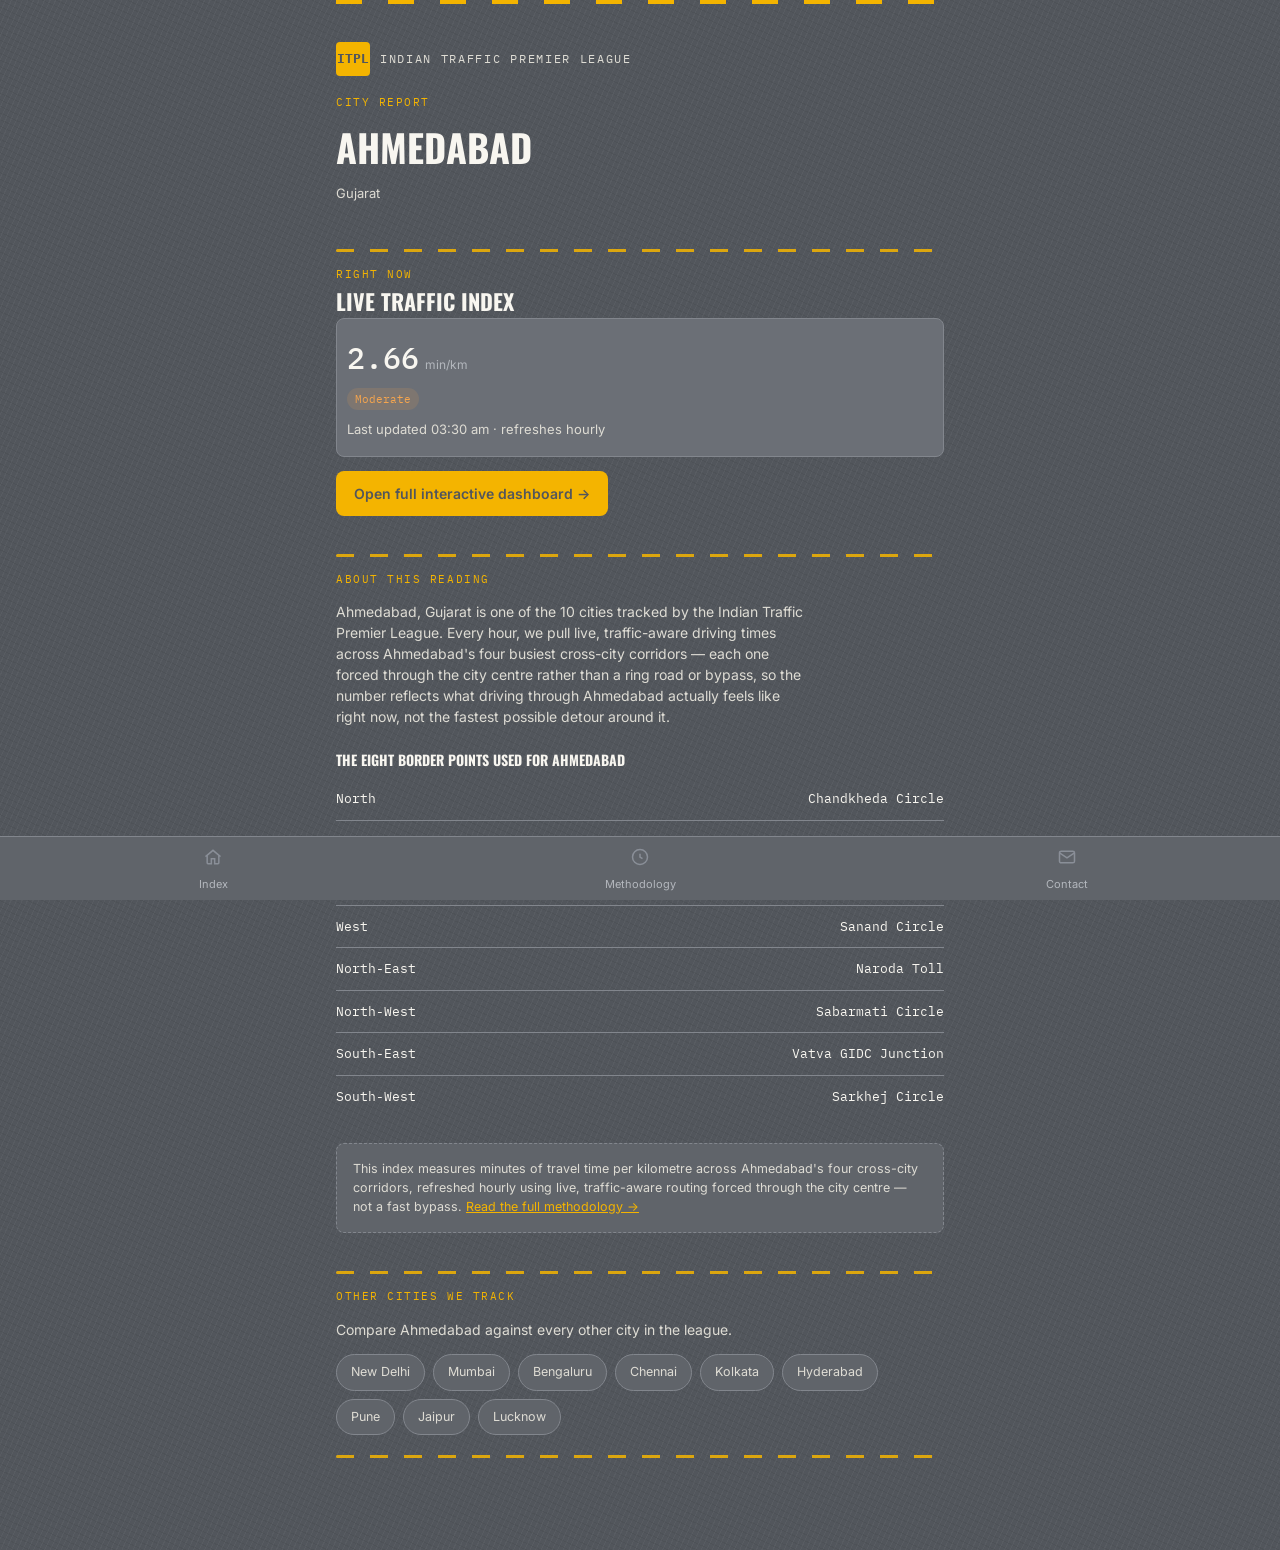
==== city/ahmedabad/index.html @ f3265175 "Cloudfare" ====
<!DOCTYPE html>
<html lang="en">
<head>
<meta charset="UTF-8">
<meta name="viewport" content="width=device-width, initial-scale=1, viewport-fit=cover">
<title>Ahmedabad Traffic Index — Live Congestion Data | ITPL</title>
<meta name="description" content="Live traffic congestion index for Ahmedabad, updated hourly. See Ahmedabad's current minutes-per-kilometre score, trend charts, and how it compares to other major Indian cities.">
<link rel="canonical" href="https://indian-traffic-premier-league.pages.dev/city/ahmedabad/index.html">

<meta property="og:type" content="website">
<meta property="og:site_name" content="Indian Traffic Premier League (ITPL)">
<meta property="og:title" content="Ahmedabad Traffic Index — Indian Traffic Premier League">
<meta property="og:description" content="Live traffic congestion index for Ahmedabad, updated hourly. See Ahmedabad's current minutes-per-kilometre score, trend charts, and how it compares to other major Indian cities.">
<meta property="og:image" content="https://indian-traffic-premier-league.pages.dev/assets/og/og-ahmedabad.png">
<meta property="og:image:width" content="1200">
<meta property="og:image:height" content="630">
<meta property="og:url" content="https://indian-traffic-premier-league.pages.dev/city/ahmedabad/index.html">

<meta name="twitter:card" content="summary_large_image">
<meta name="twitter:title" content="Ahmedabad Traffic Index — Indian Traffic Premier League">
<meta name="twitter:description" content="Live traffic congestion index for Ahmedabad, updated hourly. See Ahmedabad's current minutes-per-kilometre score, trend charts, and how it compares to other major Indian cities.">
<meta name="twitter:image" content="https://indian-traffic-premier-league.pages.dev/assets/og/og-ahmedabad.png">

<link rel="preconnect" href="https://fonts.googleapis.com">
<link href="https://fonts.googleapis.com/css2?family=Oswald:wght@500;600;700&family=Inter:wght@400;500;600&family=IBM+Plex+Mono:wght@400;500;600&display=swap" rel="stylesheet">
<link rel="stylesheet" href="../../css/style.css">
</head>
<body>

<div class="wrap">

  <header class="hero" style="padding-bottom:14px;">
    <div class="hero-inner">
      <div class="brand-row">
        <a href="../../index.html" style="display:flex;align-items:center;gap:10px;text-decoration:none;color:inherit;flex:1;">
          <div class="brand-mark">ITPL</div>
          <div class="brand-name">Indian Traffic Premier League</div>
        </a>
      </div>
      <div class="page-eyebrow" style="margin-top:18px;">City report</div>
      <h1 class="page-title" style="font-size:38px;">Ahmedabad</h1>
      <p class="ranking-sub" style="margin-bottom:0;">Gujarat</p>
    </div>
  </header>

  <section class="ranking-section">
    <div class="lane-divider" aria-hidden="true"></div>
    <div class="ranking-header">
      <div>
        <div class="page-eyebrow" style="margin-bottom:2px;">Right now</div>
        <h2 class="ranking-title">Live traffic index</h2>
      </div>
    </div>
    <div class="chart-wrap ranking-wrap" id="liveIndexBox">
      <div class="chart-loading">Loading live index…</div>
    </div>
    <a href="../../index.html?open=ahmedabad" class="btn-primary" style="text-decoration:none;display:inline-flex;margin-top:14px;">Open full interactive dashboard →</a>
  </section>

  <section class="ranking-section">
    <div class="lane-divider" aria-hidden="true"></div>
    <div class="page-eyebrow" style="margin-bottom:6px;">About this reading</div>
    <p class="page-intro">Ahmedabad, Gujarat is one of the 10 cities tracked by the Indian Traffic Premier League. Every hour, we pull live, traffic-aware driving times across Ahmedabad's four busiest cross-city corridors — each one forced through the city centre rather than a ring road or bypass, so the number reflects what driving through Ahmedabad actually feels like right now, not the fastest possible detour around it.</p>

    <h3 style="font-family:var(--font-display);text-transform:uppercase;font-size:14px;margin:18px 0 8px;">The eight border points used for Ahmedabad</h3>
    <div class="leg-list">
      <div class="leg-row"><div class="leg-pair">North</div><div class="leg-nums">Chandkheda Circle</div></div>
      <div class="leg-row"><div class="leg-pair">South</div><div class="leg-nums">Narol Toll</div></div>
      <div class="leg-row"><div class="leg-pair">East</div><div class="leg-nums">Vastral Circle</div></div>
      <div class="leg-row"><div class="leg-pair">West</div><div class="leg-nums">Sanand Circle</div></div>
      <div class="leg-row"><div class="leg-pair">North-East</div><div class="leg-nums">Naroda Toll</div></div>
      <div class="leg-row"><div class="leg-pair">North-West</div><div class="leg-nums">Sabarmati Circle</div></div>
      <div class="leg-row"><div class="leg-pair">South-East</div><div class="leg-nums">Vatva GIDC Junction</div></div>
      <div class="leg-row"><div class="leg-pair">South-West</div><div class="leg-nums">Sarkhej Circle</div></div>
    </div>

    <div class="caveat-box">
      This index measures minutes of travel time per kilometre across
      Ahmedabad's four cross-city corridors, refreshed hourly using
      live, traffic-aware routing forced through the city centre —
      not a fast bypass. <a href="../../index.html#methodology" style="color:var(--milestone-yellow);">Read the full methodology →</a>
    </div>
  </section>

  <section class="ranking-section">
    <div class="lane-divider" aria-hidden="true"></div>
    <div class="page-eyebrow" style="margin-bottom:6px;">Other cities we track</div>
    <p class="page-intro" style="margin-bottom:14px;">Compare Ahmedabad against every other city in the league.</p>
    <div style="display:flex;flex-wrap:wrap;gap:8px;">
  <a href="../new-delhi/index.html" style="background:var(--asphalt-2);border:1px solid var(--lane-line);border-radius:20px;padding:8px 14px;font-size:12.5px;color:var(--chalk-dim);text-decoration:none;">New Delhi</a>
  <a href="../mumbai/index.html" style="background:var(--asphalt-2);border:1px solid var(--lane-line);border-radius:20px;padding:8px 14px;font-size:12.5px;color:var(--chalk-dim);text-decoration:none;">Mumbai</a>
  <a href="../bengaluru/index.html" style="background:var(--asphalt-2);border:1px solid var(--lane-line);border-radius:20px;padding:8px 14px;font-size:12.5px;color:var(--chalk-dim);text-decoration:none;">Bengaluru</a>
  <a href="../chennai/index.html" style="background:var(--asphalt-2);border:1px solid var(--lane-line);border-radius:20px;padding:8px 14px;font-size:12.5px;color:var(--chalk-dim);text-decoration:none;">Chennai</a>
  <a href="../kolkata/index.html" style="background:var(--asphalt-2);border:1px solid var(--lane-line);border-radius:20px;padding:8px 14px;font-size:12.5px;color:var(--chalk-dim);text-decoration:none;">Kolkata</a>
  <a href="../hyderabad/index.html" style="background:var(--asphalt-2);border:1px solid var(--lane-line);border-radius:20px;padding:8px 14px;font-size:12.5px;color:var(--chalk-dim);text-decoration:none;">Hyderabad</a>
  <a href="../pune/index.html" style="background:var(--asphalt-2);border:1px solid var(--lane-line);border-radius:20px;padding:8px 14px;font-size:12.5px;color:var(--chalk-dim);text-decoration:none;">Pune</a>
  <a href="../jaipur/index.html" style="background:var(--asphalt-2);border:1px solid var(--lane-line);border-radius:20px;padding:8px 14px;font-size:12.5px;color:var(--chalk-dim);text-decoration:none;">Jaipur</a>
  <a href="../lucknow/index.html" style="background:var(--asphalt-2);border:1px solid var(--lane-line);border-radius:20px;padding:8px 14px;font-size:12.5px;color:var(--chalk-dim);text-decoration:none;">Lucknow</a>
    </div>
    <div class="lane-divider" aria-hidden="true" style="margin-top:20px;"></div>
  </section>

</div>

<nav class="bottom-nav">
  <a href="../../index.html" style="text-decoration:none;flex:1;display:flex;flex-direction:column;align-items:center;gap:4px;padding:10px 0 8px;color:var(--muted);font-size:11px;">
    <span class="icon"><svg width="20" height="20" viewBox="0 0 24 24" fill="none" stroke="#8a8f98" stroke-width="1.8"><path d="M3 11.5 12 4l9 7.5"/><path d="M5 10v9a1 1 0 0 0 1 1h4v-6h4v6h4a1 1 0 0 0 1-1v-9"/></svg></span>
    Index
  </a>
  <a href="../../index.html#methodology" style="text-decoration:none;flex:1;display:flex;flex-direction:column;align-items:center;gap:4px;padding:10px 0 8px;color:var(--muted);font-size:11px;">
    <span class="icon"><svg width="20" height="20" viewBox="0 0 24 24" fill="none" stroke="#8a8f98" stroke-width="1.8"><circle cx="12" cy="12" r="9"/><path d="M12 8v4l3 2"/></svg></span>
    Methodology
  </a>
  <a href="../../index.html#contact" style="text-decoration:none;flex:1;display:flex;flex-direction:column;align-items:center;gap:4px;padding:10px 0 8px;color:var(--muted);font-size:11px;">
    <span class="icon"><svg width="20" height="20" viewBox="0 0 24 24" fill="none" stroke="#8a8f98" stroke-width="1.8"><rect x="3" y="5" width="18" height="14" rx="2"/><path d="m3 7 9 6 9-6"/></svg></span>
    Contact
  </a>
</nav>

<script src="../../js/city.js"></script>
<script>window.CITY_SLUG = "ahmedabad";</script>
</body>
</html>
---- css/style.css ----
/* =========================================================
   The Great Indian Traffic Index
   Design system: "Highway Milestone"
   Asphalt darks + kilometre-stone paint colours + odometer type
   ========================================================= */

:root {
  /* Colour tokens â€” "daytime asphalt" road palette */
  --asphalt:        #52565c;
  --asphalt-2:      #60646a;
  --asphalt-3:      #6b6f76;
  --asphalt-4:      #797d84;
  --lane-line:      #82868d;
  --chalk:          #f8f6f0;
  --chalk-dim:      #dedcd4;
  --muted:          #b3b7bd;

  --milestone-yellow:#f4b400;
  --milestone-yellow-deep:#c98e00;
  --signal-green:    #3fc06a;
  --caution-amber:   #f5a54e;
  --alert-red:       #f2555b;
  --severe-red:      #c81e27;
  --sign-red:        #d1272f;

  /* Type */
  --font-display: 'Oswald', 'Arial Narrow', sans-serif;
  --font-body: 'Inter', -apple-system, BlinkMacSystemFont, sans-serif;
  --font-mono: 'IBM Plex Mono', 'Courier New', monospace;

  --radius: 10px;
  --max-width: 640px;
}

* { box-sizing: border-box; }

html {
  -webkit-tap-highlight-color: transparent;
  overflow-x: hidden;
  max-width: 100vw;
}

body {
  margin: 0;
  overflow-x: hidden;
  max-width: 100vw;
  background:
    repeating-linear-gradient(115deg, rgba(255,255,255,0.035) 0px, rgba(255,255,255,0.035) 1px, transparent 1px, transparent 5px),
    repeating-linear-gradient(25deg, rgba(0,0,0,0.05) 0px, rgba(0,0,0,0.05) 1px, transparent 1px, transparent 6px),
    var(--asphalt);
  color: var(--chalk);
  font-family: var(--font-body);
  line-height: 1.5;
  -webkit-font-smoothing: antialiased;
  padding-bottom: 72px; /* bottom nav clearance */
}

a { color: inherit; }

.wrap {
  max-width: var(--max-width);
  margin: 0 auto;
  padding: 0 16px;
}

/* ---------- Header / Hero ---------- */

.hero {
  position: relative;
  padding: 28px 0 22px;
  background:
    repeating-linear-gradient(
      90deg,
      var(--milestone-yellow) 0px,
      var(--milestone-yellow) 26px,
      transparent 26px,
      transparent 52px
    );
  background-size: 52px 4px;
  background-repeat: repeat-x;
  background-position: left top;
}

.hero-inner { padding-top: 14px; }

.brand-row {
  display: flex;
  align-items: center;
  gap: 10px;
  margin-bottom: 14px;
}

.brand-mark {
  width: 34px;
  height: 34px;
  border-radius: 4px;
  background: var(--milestone-yellow);
  color: var(--asphalt);
  font-family: var(--font-mono);
  font-weight: 700;
  display: flex;
  align-items: center;
  justify-content: center;
  font-size: 13px;
  flex-shrink: 0;
}

.brand-name {
  font-family: var(--font-mono);
  font-size: 12px;
  letter-spacing: 0.14em;
  text-transform: uppercase;
  color: var(--chalk-dim);
}

.speed-sign {
  margin-left: auto;
  width: 52px;
  height: 52px;
  border-radius: 50%;
  background: #fdfcf9;
  border: 4px solid var(--sign-red);
  box-shadow: 0 2px 6px rgba(0,0,0,0.25);
  display: flex;
  flex-direction: column;
  align-items: center;
  justify-content: center;
  color: #16181b;
  flex-shrink: 0;
  line-height: 1;
}
.speed-sign-num {
  font-family: var(--font-display);
  font-weight: 700;
  font-size: 19px;
}
.speed-sign-unit {
  font-family: var(--font-mono);
  font-size: 8px;
  letter-spacing: 0.04em;
  margin-top: 1px;
}

h1.headline {
  font-family: var(--font-display);
  font-weight: 600;
  font-size: 34px;
  line-height: 1.05;
  letter-spacing: 0.01em;
  text-transform: uppercase;
  margin: 0 0 10px;
}

h1.headline em {
  font-style: normal;
  color: var(--milestone-yellow);
}

.hero-sub {
  color: var(--chalk-dim);
  font-size: 15px;
  max-width: 46ch;
  margin: 0 0 18px;
}

.live-ticker {
  display: flex;
  align-items: center;
  gap: 10px;
  background: var(--asphalt-2);
  border: 1px solid var(--lane-line);
  border-radius: var(--radius);
  padding: 12px 14px;
}

.live-dot {
  width: 8px;
  height: 8px;
  border-radius: 50%;
  background: var(--signal-green);
  box-shadow: 0 0 0 0 rgba(63,192,106,0.6);
  animation: pulse 2.4s infinite;
  flex-shrink: 0;
}

@media (prefers-reduced-motion: reduce) {
  .live-dot { animation: none; }
}

@keyframes pulse {
  0%   { box-shadow: 0 0 0 0 rgba(63,192,106,0.55); }
  70%  { box-shadow: 0 0 0 8px rgba(63,192,106,0); }
  100% { box-shadow: 0 0 0 0 rgba(63,192,106,0); }
}

.live-ticker-text { font-size: 13px; color: var(--chalk-dim); }
.live-ticker-text strong {
  color: var(--chalk);
  font-family: var(--font-mono);
  font-weight: 500;
}

.national-index {
  margin-left: auto;
  text-align: right;
  font-family: var(--font-mono);
  font-size: 20px;
  font-weight: 500;
  color: var(--milestone-yellow);
  white-space: nowrap;
}
.national-index span {
  display: block;
  font-size: 9px;
  color: var(--muted);
  letter-spacing: 0.08em;
  text-transform: uppercase;
  font-family: var(--font-body);
}

/* ---------- Lane divider (road-marking section break) ---------- */

.lane-divider {
  height: 3px;
  margin: 14px 0;
  background: repeating-linear-gradient(
    90deg,
    var(--milestone-yellow) 0px,
    var(--milestone-yellow) 18px,
    transparent 18px,
    transparent 34px
  );
  border-radius: 2px;
  opacity: 0.85;
}

/* ---------- Ranking chart ---------- */

.ranking-section { padding: 18px 0 6px; }

.ranking-header {
  display: flex;
  justify-content: space-between;
  align-items: flex-start;
  gap: 10px;
}

.ranking-title {
  font-family: var(--font-display);
  font-size: 22px;
  text-transform: uppercase;
  margin: 0;
}

.ranking-note {
  font-family: var(--font-mono);
  font-size: 10px;
  color: var(--muted);
  white-space: nowrap;
  margin-top: 4px;
}

.ranking-sub {
  color: var(--chalk-dim);
  font-size: 13px;
  margin: 6px 0 12px;
}

.ranking-wrap { padding: 12px 12px 8px; }

.rank-label { fill: var(--chalk-dim); font-family: var(--font-mono); font-size: 9px; }
.rank-value { fill: var(--chalk); font-family: var(--font-mono); font-size: 9.5px; font-weight: 600; }
.rank-track { fill: rgba(0,0,0,0.18); }

/* ---------- Heatmap ---------- */

.heatmap-wrap {
  overflow-x: auto;
  -webkit-overflow-scrolling: touch;
  border: 1px solid var(--lane-line);
  border-radius: var(--radius);
  background: var(--asphalt-2);
}

.heatmap-table {
  border-collapse: collapse;
  width: max-content;
  min-width: 100%;
}

.heatmap-table th,
.heatmap-table td {
  padding: 9px 12px;
  font-family: var(--font-mono);
  font-size: 11px;
  text-align: center;
  white-space: nowrap;
  border-bottom: 1px solid var(--lane-line);
}

.heatmap-table th {
  color: var(--muted);
  font-weight: 500;
  font-size: 10px;
  text-transform: uppercase;
  letter-spacing: 0.03em;
}

.heat-city,
.heat-city-header {
  position: sticky;
  left: 0;
  background: var(--asphalt-2);
  text-align: left;
  font-family: var(--font-display);
  text-transform: uppercase;
  font-size: 12px;
  z-index: 1;
  border-right: 1px solid var(--lane-line);
}

.heat-cell { font-weight: 600; }
.heat-empty { color: var(--muted); font-weight: 400; }

.heatmap-table tbody tr:last-child td { border-bottom: none; }

/* ---------- Controls ---------- */

.controls {
  display: flex;
  gap: 8px;
  padding: 18px 0 6px;
  align-items: center;
}

.search-input {
  flex: 1;
  background: var(--asphalt-2);
  border: 1px solid var(--lane-line);
  color: var(--chalk);
  border-radius: var(--radius);
  padding: 11px 13px;
  font-size: 14px;
  font-family: var(--font-body);
}
.search-input::placeholder { color: var(--muted); }
.search-input:focus {
  outline: none;
  border-color: var(--milestone-yellow);
}

.sort-row {
  display: flex;
  justify-content: space-between;
  align-items: center;
  padding: 14px 0 4px;
  color: var(--muted);
  font-size: 12px;
}

.sort-row select {
  background: transparent;
  color: var(--chalk-dim);
  border: none;
  font-family: var(--font-body);
  font-size: 12px;
}

/* ---------- Milestone cards ---------- */

.city-grid {
  display: grid;
  grid-template-columns: 1fr;
  gap: 12px;
  padding: 10px 0 8px;
}

@media (min-width: 480px) {
  .city-grid { grid-template-columns: 1fr 1fr; }
}

.milestone-card {
  background: var(--asphalt-2);
  border: 1px solid var(--lane-line);
  border-top: 5px solid var(--signal-green);
  border-radius: var(--radius);
  padding: 14px 14px 12px;
  cursor: pointer;
  transition: transform 0.15s ease, border-color 0.15s ease;
  text-align: left;
  width: 100%;
  color: inherit;
  font: inherit;
}

.milestone-card:hover,
.milestone-card:focus-visible {
  transform: translateY(-2px);
  border-color: var(--milestone-yellow);
  outline: none;
}

.milestone-card.level-free    { border-top-color: var(--signal-green); }
.milestone-card.level-moderate{ border-top-color: var(--caution-amber); }
.milestone-card.level-heavy   { border-top-color: var(--alert-red); }
.milestone-card.level-severe  { border-top-color: var(--severe-red); }

.card-top {
  display: flex;
  justify-content: space-between;
  align-items: flex-start;
  margin-bottom: 10px;
}

.card-city {
  font-family: var(--font-display);
  font-size: 20px;
  text-transform: uppercase;
  letter-spacing: 0.01em;
  line-height: 1.1;
}

.card-state {
  color: var(--muted);
  font-size: 12px;
  margin-top: 2px;
}

.card-index-row {
  display: flex;
  align-items: baseline;
  gap: 6px;
  margin-top: 6px;
}

.card-index-value {
  font-family: var(--font-mono);
  font-size: 30px;
  font-weight: 500;
}

.card-index-unit {
  font-size: 12px;
  color: var(--muted);
}

.card-index-label {
  font-size: 11px;
  color: var(--muted);
  text-transform: uppercase;
  letter-spacing: 0.06em;
  margin-top: 4px;
}

.level-tag {
  display: inline-block;
  margin-top: 8px;
  font-size: 11px;
  font-family: var(--font-mono);
  padding: 3px 8px;
  border-radius: 20px;
}

.level-free     .level-tag { background: rgba(63,192,106,0.18); color: var(--signal-green); }
.level-moderate .level-tag { background: rgba(245,165,78,0.18); color: var(--caution-amber); }
.level-heavy    .level-tag { background: rgba(242,85,91,0.18); color: var(--alert-red); }
.level-severe   .level-tag { background: rgba(200,30,39,0.28); color: #ffb0b3; }

.trend {
  font-family: var(--font-mono);
  font-size: 11px;
  color: var(--muted);
  margin-left: 4px;
}

.empty-state {
  text-align: center;
  padding: 40px 20px;
  color: var(--muted);
  font-size: 14px;
}

.grid-hint {
  font-family: var(--font-mono);
  font-size: 11px;
  color: var(--muted);
  text-transform: uppercase;
  letter-spacing: 0.05em;
  margin: 4px 0 10px;
}

/* ---------- City detail (modal sheet) ---------- */

.sheet-backdrop {
  position: fixed;
  inset: 0;
  background: rgba(10,11,13,0.72);
  display: none;
  align-items: flex-end;
  z-index: 50;
}
.sheet-backdrop.open { display: flex; }

.sheet {
  background: var(--asphalt-2);
  border-top: 4px solid var(--milestone-yellow);
  border-radius: 16px 16px 0 0;
  width: 100%;
  max-width: var(--max-width);
  margin: 0 auto;
  max-height: 88vh;
  overflow-y: auto;
  padding: 20px 18px 28px;
  animation: sheet-up 0.22s ease;
}

@keyframes sheet-up {
  from { transform: translateY(16px); opacity: 0; }
  to { transform: translateY(0); opacity: 1; }
}

.sheet-handle {
  width: 36px;
  height: 4px;
  background: var(--lane-line);
  border-radius: 4px;
  margin: 0 auto 16px;
}

.sheet-close {
  position: absolute;
  right: 14px;
  top: 14px;
  background: var(--asphalt-3);
  border: 1px solid var(--lane-line);
  color: var(--chalk);
  width: 30px;
  height: 30px;
  border-radius: 50%;
  cursor: pointer;
  font-size: 16px;
  line-height: 1;
}

.sheet-title {
  font-family: var(--font-display);
  font-size: 26px;
  text-transform: uppercase;
}

.sheet-state { color: var(--muted); font-size: 13px; margin-bottom: 18px; }

.sheet-index-big {
  display: flex;
  align-items: baseline;
  gap: 8px;
  margin-bottom: 4px;
}
.sheet-index-big .val {
  font-family: var(--font-mono);
  font-size: 44px;
  font-weight: 500;
}
.sheet-index-big .unit { color: var(--muted); font-size: 14px; }

.compass {
  position: relative;
  width: 100%;
  max-width: 260px;
  aspect-ratio: 1;
  margin: 22px auto 18px;
  border-radius: 50%;
  border: 1px dashed var(--lane-line);
}
.compass::before,
.compass::after {
  content: '';
  position: absolute;
  background: var(--lane-line);
}
.compass::before { left: 0; right: 0; top: 50%; height: 1px; }
.compass::after { top: 0; bottom: 0; left: 50%; width: 1px; }
.compass .pt {
  position: absolute;
  font-family: var(--font-mono);
  font-size: 10px;
  color: var(--chalk-dim);
  background: var(--asphalt-2);
  padding: 2px 5px;
  border-radius: 3px;
  border: 1px solid var(--lane-line);
  transform: translate(-50%, -50%);
  white-space: nowrap;
}
.compass .center-mark {
  position: absolute;
  left: 50%; top: 50%;
  width: 8px; height: 8px;
  background: var(--milestone-yellow);
  border-radius: 50%;
  transform: translate(-50%, -50%);
}

.leg-list { margin-top: 8px; }

.leg-row {
  display: flex;
  justify-content: space-between;
  align-items: center;
  padding: 11px 0;
  border-bottom: 1px solid var(--lane-line);
}
.leg-row:last-child { border-bottom: none; }

.leg-pair {
  font-family: var(--font-mono);
  font-size: 13px;
  color: var(--chalk);
}
.leg-route {
  font-size: 11px;
  color: var(--muted);
  margin-top: 2px;
}
.leg-nums {
  text-align: right;
  font-family: var(--font-mono);
  font-size: 13px;
}
.leg-nums .kmh { color: var(--muted); font-size: 11px; }

.trend-section { margin-top: 22px; }

.trend-title-row {
  display: flex;
  align-items: baseline;
  justify-content: space-between;
  margin-bottom: 8px;
}
.trend-title-row h3 {
  font-family: var(--font-display);
  text-transform: uppercase;
  font-size: 14px;
  margin: 0;
}
.trend-sub {
  font-family: var(--font-body);
  text-transform: none;
  font-size: 11px;
  color: var(--muted);
}
.trend-note {
  font-family: var(--font-mono);
  font-size: 10px;
  color: var(--muted);
  text-transform: uppercase;
  letter-spacing: 0.04em;
}

.chart-wrap {
  background: var(--asphalt-3);
  border: 1px solid var(--lane-line);
  border-radius: 8px;
  padding: 10px 10px 4px;
}

.chart-loading {
  padding: 30px 0;
  text-align: center;
  color: var(--muted);
  font-size: 12px;
}

.chart-svg { width: 100%; height: auto; display: block; }
.chart-grid-line { stroke: var(--lane-line); stroke-width: 1; }
.chart-area { fill: var(--milestone-yellow); opacity: 0.12; }
.chart-line { fill: none; stroke: var(--milestone-yellow); stroke-width: 2; stroke-linejoin: round; stroke-linecap: round; }
.chart-dot { fill: var(--asphalt-3); stroke: var(--milestone-yellow); stroke-width: 1.6; }
.chart-axis-label { fill: var(--muted); font-family: var(--font-mono); font-size: 8.5px; }
.chart-value-label { fill: var(--chalk-dim); font-family: var(--font-mono); font-size: 8.5px; }

.sheet-note {
  margin-top: 18px;
  padding: 12px 13px;
  background: var(--asphalt-3);
  border-radius: 8px;
  font-size: 12px;
  color: var(--chalk-dim);
}

/* ---------- Section headers (shared) ---------- */

.page-header {
  padding: 26px 0 6px;
}
.page-eyebrow {
  font-family: var(--font-mono);
  font-size: 11px;
  letter-spacing: 0.14em;
  text-transform: uppercase;
  color: var(--milestone-yellow);
  margin-bottom: 8px;
}
.page-title {
  font-family: var(--font-display);
  font-size: 28px;
  text-transform: uppercase;
  margin: 0 0 8px;
}
.page-intro {
  color: var(--chalk-dim);
  font-size: 14px;
  max-width: 52ch;
  margin-bottom: 22px;
}

/* ---------- Methodology ---------- */

.method-step {
  display: flex;
  gap: 14px;
  padding: 18px 0;
  border-top: 1px solid var(--lane-line);
}
.method-step:first-of-type { border-top: none; }

.method-num {
  font-family: var(--font-mono);
  font-size: 13px;
  color: var(--asphalt);
  background: var(--milestone-yellow);
  width: 26px;
  height: 26px;
  border-radius: 50%;
  display: flex;
  align-items: center;
  justify-content: center;
  flex-shrink: 0;
}

.method-body { min-width: 0; }

.method-body h3 {
  font-family: var(--font-display);
  font-size: 16px;
  text-transform: uppercase;
  margin: 0 0 6px;
  letter-spacing: 0.01em;
}
.method-body p, .method-body ul {
  font-size: 13.5px;
  color: var(--chalk-dim);
  margin: 0 0 6px;
}
.method-body ul { padding-left: 18px; }

.formula-box {
  background: var(--asphalt-2);
  border: 1px solid var(--lane-line);
  border-left: 3px solid var(--milestone-yellow);
  border-radius: 6px;
  padding: 14px 16px;
  font-family: var(--font-mono);
  font-size: 13px;
  margin: 20px 0;
  white-space: normal;
  overflow-wrap: break-word;
}

.legend-grid {
  display: grid;
  grid-template-columns: 1fr 1fr;
  gap: 10px;
  margin: 18px 0 8px;
}
.legend-item {
  display: flex;
  align-items: center;
  gap: 8px;
  font-size: 12.5px;
  color: var(--chalk-dim);
}
.legend-swatch {
  width: 13px; height: 13px;
  border-radius: 2px;
  flex-shrink: 0;
  transform: rotate(45deg);
  border: 1.5px solid rgba(255,255,255,0.35);
}

.caveat-box {
  margin-top: 26px;
  padding: 16px;
  background: var(--asphalt-2);
  border: 1px dashed var(--lane-line);
  border-radius: 8px;
  font-size: 12.5px;
  color: var(--chalk-dim);
}
.caveat-box strong { color: var(--chalk); }

/* ---------- Contact ---------- */

.contact-card {
  background: var(--asphalt-2);
  border: 1px solid var(--lane-line);
  border-radius: var(--radius);
  padding: 20px;
  margin-bottom: 16px;
}

.contact-card h3 {
  font-family: var(--font-display);
  text-transform: uppercase;
  font-size: 16px;
  margin: 0 0 8px;
}

.contact-card p { font-size: 13.5px; color: var(--chalk-dim); }

textarea.feedback-input,
input.feedback-input {
  width: 100%;
  background: var(--asphalt-3);
  border: 1px solid var(--lane-line);
  border-radius: 8px;
  color: var(--chalk);
  padding: 10px 12px;
  font-family: var(--font-body);
  font-size: 13.5px;
  margin-top: 10px;
}
textarea.feedback-input { min-height: 100px; resize: vertical; }

.btn-primary {
  display: inline-flex;
  align-items: center;
  gap: 8px;
  background: var(--milestone-yellow);
  color: var(--asphalt);
  border: none;
  font-weight: 600;
  font-family: var(--font-body);
  font-size: 14px;
  padding: 12px 18px;
  border-radius: 8px;
  cursor: pointer;
  margin-top: 14px;
}
.btn-primary:hover { background: var(--milestone-yellow-deep); }

.email-line {
  font-family: var(--font-mono);
  color: var(--milestone-yellow);
  font-size: 14px;
}

/* ---------- Footer ---------- */

footer {
  padding: 30px 0 14px;
  text-align: center;
  color: var(--muted);
  font-size: 12px;
  border-top: 1px solid var(--lane-line);
  margin-top: 20px;
}
footer .credit { color: var(--chalk-dim); margin-top: 4px; }

/* ---------- Bottom nav ---------- */

.bottom-nav {
  position: fixed;
  bottom: 0; left: 0; right: 0;
  background: var(--asphalt-2);
  border-top: 1px solid var(--lane-line);
  display: flex;
  z-index: 40;
  padding-bottom: env(safe-area-inset-bottom, 0);
}

.bottom-nav button {
  flex: 1;
  background: transparent;
  border: none;
  color: var(--muted);
  font-family: var(--font-body);
  font-size: 11px;
  padding: 10px 0 8px;
  display: flex;
  flex-direction: column;
  align-items: center;
  gap: 4px;
  cursor: pointer;
}

.bottom-nav button .icon {
  width: 20px;
  height: 20px;
  display: flex;
  align-items: center;
  justify-content: center;
}

.bottom-nav button.active { color: var(--milestone-yellow); }
.bottom-nav button.active .icon svg { stroke: var(--milestone-yellow); }

.view { display: none; }
.view.active { display: block; }

/* ---------- Utility ---------- */

.sr-only {
  position: absolute;
  width: 1px; height: 1px;
  padding: 0; margin: -1px;
  overflow: hidden;
  clip: rect(0,0,0,0);
  border: 0;
}

@media (min-width: 480px) {
  h1.headline { font-size: 40px; }
}
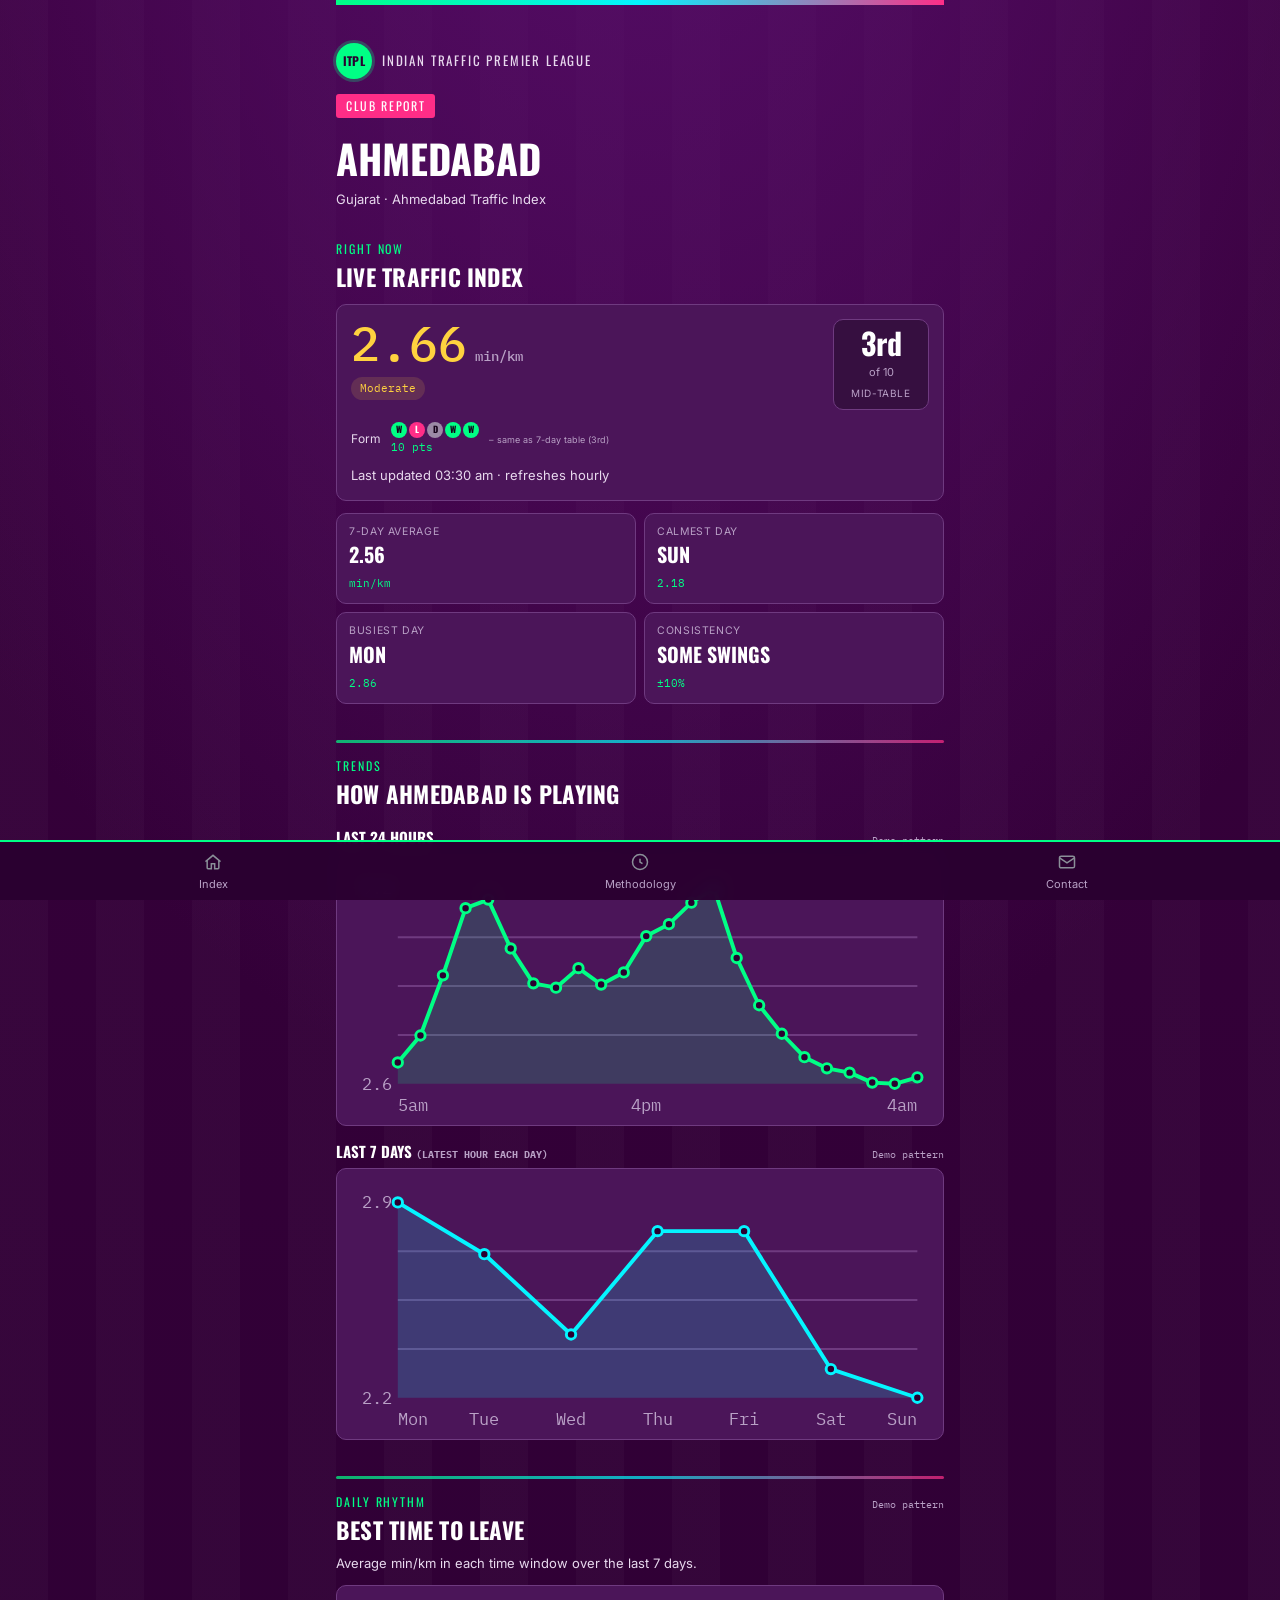
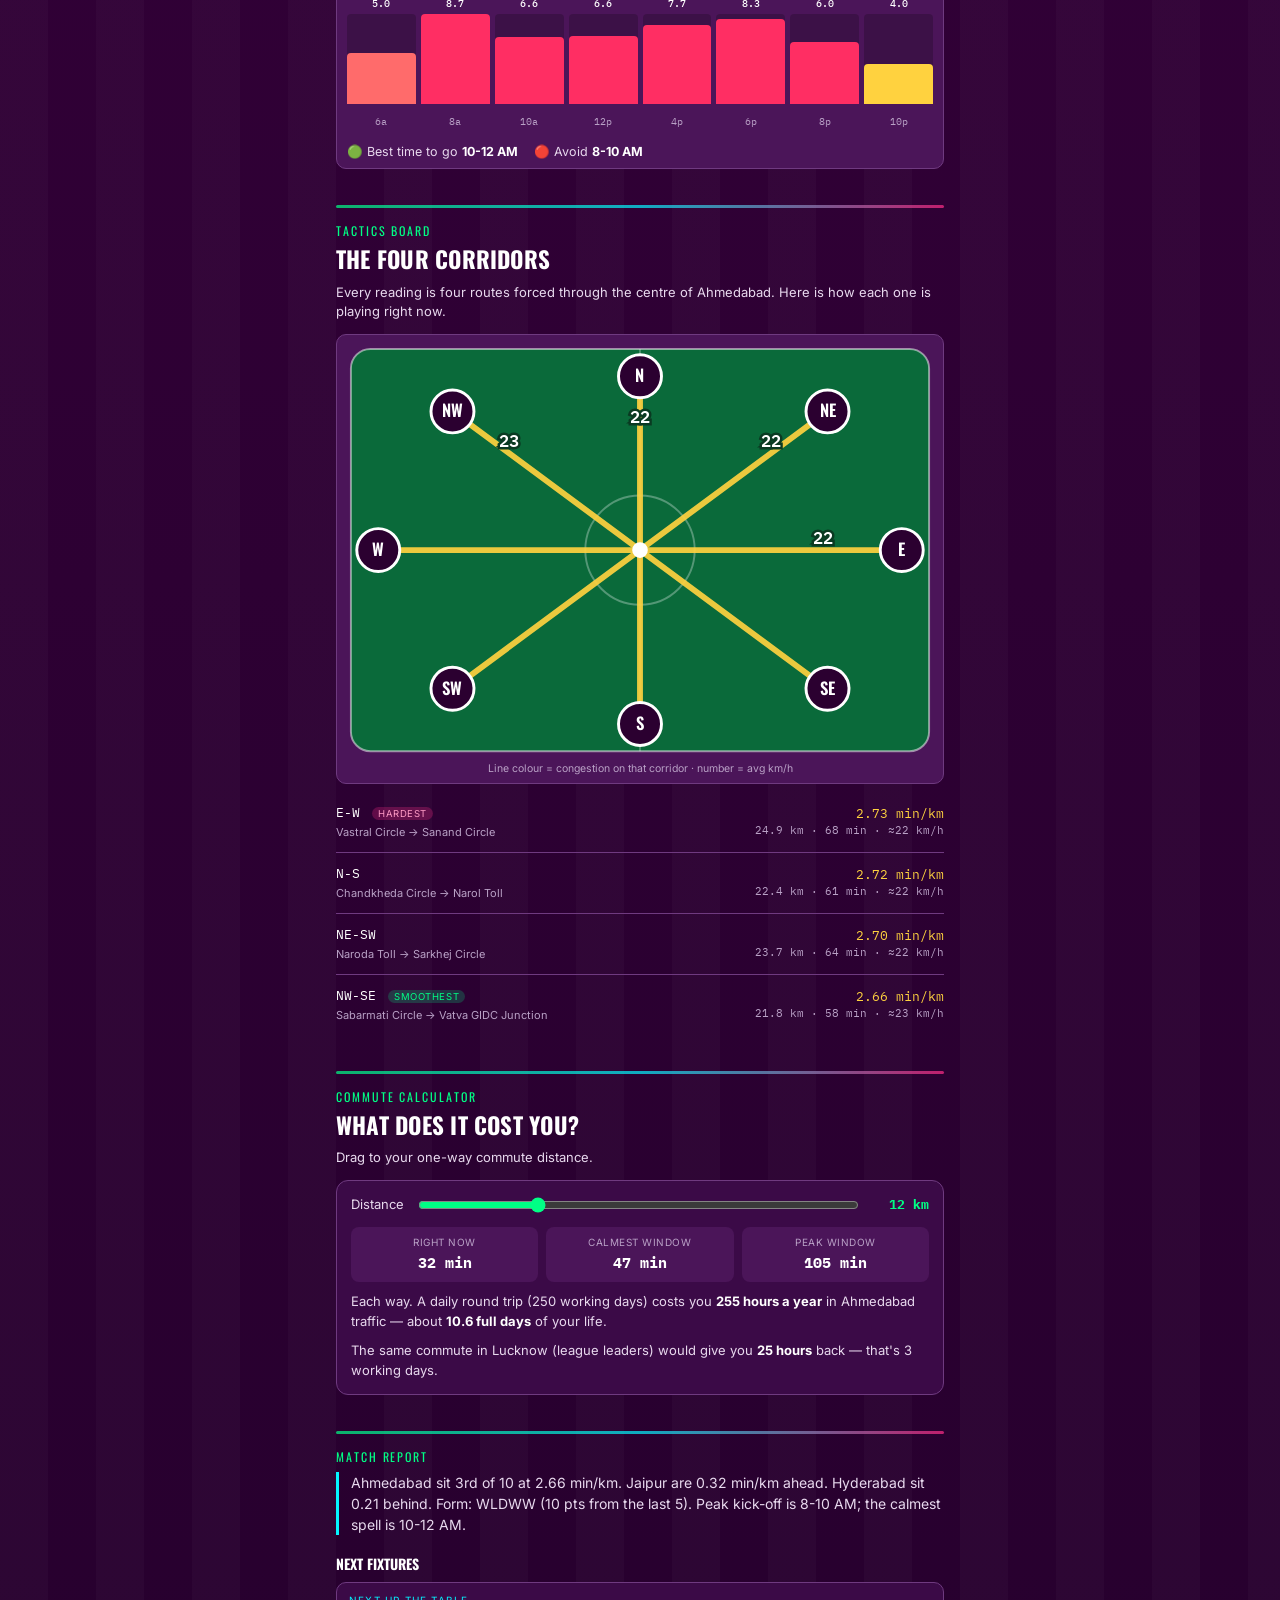
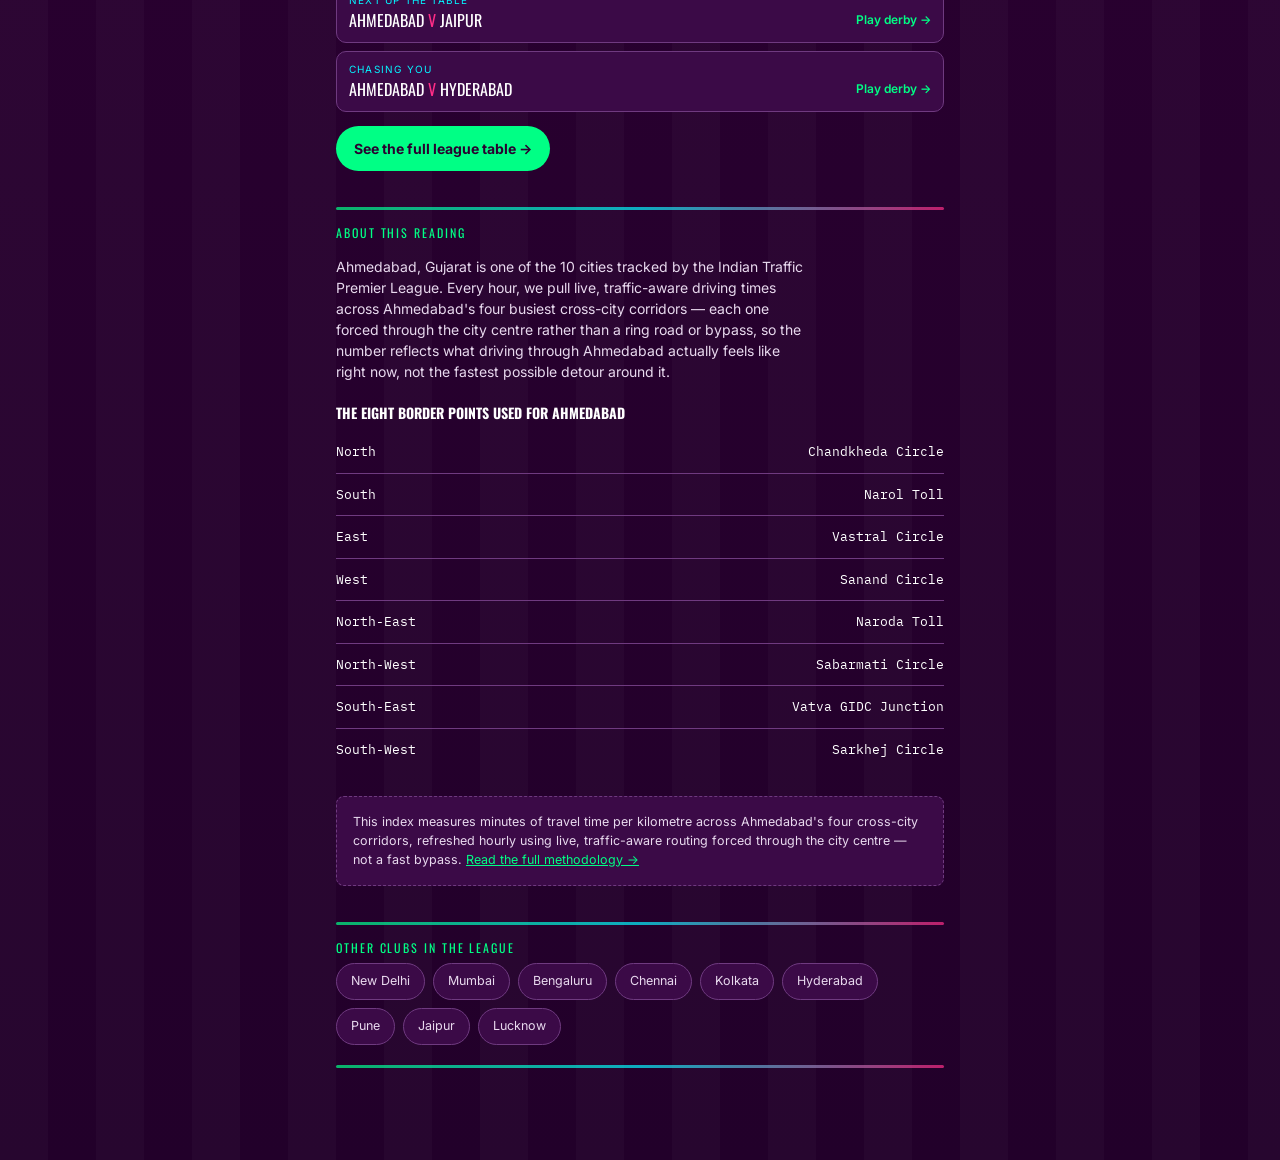
==== commit ad131aaf: "League theme" ====
--- a/city/ahmedabad/index.html
+++ b/city/ahmedabad/index.html
@@ -4,22 +4,22 @@
 <meta charset="UTF-8">
 <meta name="viewport" content="width=device-width, initial-scale=1, viewport-fit=cover">
 <title>Ahmedabad Traffic Index — Live Congestion Data | ITPL</title>
-<meta name="description" content="Live traffic congestion index for Ahmedabad, updated hourly. See Ahmedabad's current minutes-per-kilometre score, trend charts, and how it compares to other major Indian cities.">
-<link rel="canonical" href="https://indian-traffic-premier-league.pages.dev/city/ahmedabad/index.html">
+<meta name="description" content="Live traffic congestion index for Ahmedabad, updated hourly. See Ahmedabad's league position, form guide, 24-hour and 7-day trends, best time to leave and how it compares to other major Indian cities.">
+<link rel="canonical" href="https://indian-traffic-premier-league.suvadipchakraborty.workers.dev/city/ahmedabad/index.html">
 
 <meta property="og:type" content="website">
 <meta property="og:site_name" content="Indian Traffic Premier League (ITPL)">
 <meta property="og:title" content="Ahmedabad Traffic Index — Indian Traffic Premier League">
-<meta property="og:description" content="Live traffic congestion index for Ahmedabad, updated hourly. See Ahmedabad's current minutes-per-kilometre score, trend charts, and how it compares to other major Indian cities.">
-<meta property="og:image" content="https://indian-traffic-premier-league.pages.dev/assets/og/og-ahmedabad.png">
+<meta property="og:description" content="Live traffic congestion index for Ahmedabad, updated hourly. See Ahmedabad's league position, form guide, 24-hour and 7-day trends, best time to leave and how it compares to other major Indian cities.">
+<meta property="og:image" content="https://indian-traffic-premier-league.suvadipchakraborty.workers.dev/assets/og/og-ahmedabad.png">
 <meta property="og:image:width" content="1200">
 <meta property="og:image:height" content="630">
-<meta property="og:url" content="https://indian-traffic-premier-league.pages.dev/city/ahmedabad/index.html">
+<meta property="og:url" content="https://indian-traffic-premier-league.suvadipchakraborty.workers.dev/city/ahmedabad/index.html">
 
 <meta name="twitter:card" content="summary_large_image">
 <meta name="twitter:title" content="Ahmedabad Traffic Index — Indian Traffic Premier League">
-<meta name="twitter:description" content="Live traffic congestion index for Ahmedabad, updated hourly. See Ahmedabad's current minutes-per-kilometre score, trend charts, and how it compares to other major Indian cities.">
-<meta name="twitter:image" content="https://indian-traffic-premier-league.pages.dev/assets/og/og-ahmedabad.png">
+<meta name="twitter:description" content="Live traffic congestion index for Ahmedabad, updated hourly. See Ahmedabad's league position, form guide, 24-hour and 7-day trends, best time to leave and how it compares to other major Indian cities.">
+<meta name="twitter:image" content="https://indian-traffic-premier-league.suvadipchakraborty.workers.dev/assets/og/og-ahmedabad.png">
 
 <link rel="preconnect" href="https://fonts.googleapis.com">
 <link href="https://fonts.googleapis.com/css2?family=Oswald:wght@500;600;700&family=Inter:wght@400;500;600&family=IBM+Plex+Mono:wght@400;500;600&display=swap" rel="stylesheet">
@@ -32,36 +32,70 @@
   <header class="hero" style="padding-bottom:14px;">
     <div class="hero-inner">
       <div class="brand-row">
-        <a href="../../index.html" style="display:flex;align-items:center;gap:10px;text-decoration:none;color:inherit;flex:1;">
+        <a href="../../index.html">
           <div class="brand-mark">ITPL</div>
           <div class="brand-name">Indian Traffic Premier League</div>
         </a>
       </div>
-      <div class="page-eyebrow" style="margin-top:18px;">City report</div>
-      <h1 class="page-title" style="font-size:38px;">Ahmedabad</h1>
-      <p class="ranking-sub" style="margin-bottom:0;">Gujarat</p>
+      <span class="mw">Club report</span>
+      <h1 class="page-title" style="font-size:40px;margin-bottom:2px;">Ahmedabad</h1>
+      <p class="ranking-sub" style="margin:0;">Gujarat · Ahmedabad Traffic Index</p>
     </div>
   </header>
 
   <section class="ranking-section">
+    <div class="ranking-header"><div><div class="page-eyebrow" style="margin-bottom:2px;">Right now</div><h2 class="ranking-title">Live traffic index</h2></div></div>
+    <div class="chart-wrap ranking-wrap" id="cLive" style="margin-top:10px;"><div class="chart-loading">Loading live index…</div></div>
+    <div class="stats" id="cStats"></div>
+  </section>
+
+  <section class="ranking-section">
     <div class="lane-divider" aria-hidden="true"></div>
-    <div class="ranking-header">
-      <div>
-        <div class="page-eyebrow" style="margin-bottom:2px;">Right now</div>
-        <h2 class="ranking-title">Live traffic index</h2>
-      </div>
+    <div class="page-eyebrow" style="margin-bottom:2px;">Trends</div><h2 class="ranking-title">How Ahmedabad is playing</h2>
+    <div class="trend-title-row"><h3>Last 24 hours</h3><span class="trend-note" id="t24Note"></span></div>
+    <div class="chart-wrap" id="chart24"><div class="chart-loading">Loading trend…</div></div>
+    <div class="trend-title-row"><h3>Last 7 days <span class="trend-note">(latest hour each day)</span></h3><span class="trend-note" id="t7Note"></span></div>
+    <div class="chart-wrap" id="chart7"><div class="chart-loading">Loading trend…</div></div>
+  </section>
+
+  <section class="ranking-section">
+    <div class="lane-divider" aria-hidden="true"></div>
+    <div class="ranking-header"><div><div class="page-eyebrow" style="margin-bottom:2px;">Daily rhythm</div><h2 class="ranking-title">Best time to leave</h2></div><span class="ranking-note" id="hmNote"></span></div>
+    <p class="ranking-sub">Average min/km in each time window over the last 7 days.</p>
+    <div class="chart-wrap" id="cRhythm"><div class="chart-loading">Loading rhythm…</div></div>
+  </section>
+
+  <section class="ranking-section">
+    <div class="lane-divider" aria-hidden="true"></div>
+    <div class="page-eyebrow" style="margin-bottom:2px;">Tactics board</div><h2 class="ranking-title">The four corridors</h2>
+    <p class="ranking-sub">Every reading is four routes forced through the centre of Ahmedabad. Here is how each one is playing right now.</p>
+    <div class="chart-wrap" id="cPitch"></div>
+    <div class="leg-list" id="cLegs"></div>
+  </section>
+
+  <section class="ranking-section">
+    <div class="lane-divider" aria-hidden="true"></div>
+    <div class="page-eyebrow" style="margin-bottom:2px;">Commute calculator</div><h2 class="ranking-title">What does it cost you?</h2>
+    <p class="ranking-sub">Drag to your one-way commute distance.</p>
+    <div class="calc">
+      <div class="calc-row"><span>Distance</span><input type="range" id="calcKm" min="2" max="40" value="12" aria-label="Commute distance in km"><b id="calcKmVal">12 km</b></div>
+      <div id="calcOut"></div>
     </div>
-    <div class="chart-wrap ranking-wrap" id="liveIndexBox">
-      <div class="chart-loading">Loading live index…</div>
-    </div>
-    <a href="../../index.html?open=ahmedabad" class="btn-primary" style="text-decoration:none;display:inline-flex;margin-top:14px;">Open full interactive dashboard →</a>
+  </section>
+
+  <section class="ranking-section">
+    <div class="lane-divider" aria-hidden="true"></div>
+    <div class="page-eyebrow" style="margin-bottom:6px;">Match report</div>
+    <p class="report" id="cReport">Waiting for the live feed…</p>
+    <h3 style="font-family:var(--font-display);text-transform:uppercase;font-size:14px;margin:18px 0 8px;">Next fixtures</h3>
+    <div class="fixtures" id="cRivals"></div>
+    <a href="../../index.html" class="btn-primary">See the full league table →</a>
   </section>
 
   <section class="ranking-section">
     <div class="lane-divider" aria-hidden="true"></div>
     <div class="page-eyebrow" style="margin-bottom:6px;">About this reading</div>
     <p class="page-intro">Ahmedabad, Gujarat is one of the 10 cities tracked by the Indian Traffic Premier League. Every hour, we pull live, traffic-aware driving times across Ahmedabad's four busiest cross-city corridors — each one forced through the city centre rather than a ring road or bypass, so the number reflects what driving through Ahmedabad actually feels like right now, not the fastest possible detour around it.</p>
-
     <h3 style="font-family:var(--font-display);text-transform:uppercase;font-size:14px;margin:18px 0 8px;">The eight border points used for Ahmedabad</h3>
     <div class="leg-list">
       <div class="leg-row"><div class="leg-pair">North</div><div class="leg-nums">Chandkheda Circle</div></div>
@@ -73,29 +107,27 @@
       <div class="leg-row"><div class="leg-pair">South-East</div><div class="leg-nums">Vatva GIDC Junction</div></div>
       <div class="leg-row"><div class="leg-pair">South-West</div><div class="leg-nums">Sarkhej Circle</div></div>
     </div>
-
     <div class="caveat-box">
       This index measures minutes of travel time per kilometre across
       Ahmedabad's four cross-city corridors, refreshed hourly using
       live, traffic-aware routing forced through the city centre —
-      not a fast bypass. <a href="../../index.html#methodology" style="color:var(--milestone-yellow);">Read the full methodology →</a>
+      not a fast bypass. <a href="../../index.html#methodology">Read the full methodology →</a>
     </div>
   </section>
 
   <section class="ranking-section">
     <div class="lane-divider" aria-hidden="true"></div>
-    <div class="page-eyebrow" style="margin-bottom:6px;">Other cities we track</div>
-    <p class="page-intro" style="margin-bottom:14px;">Compare Ahmedabad against every other city in the league.</p>
-    <div style="display:flex;flex-wrap:wrap;gap:8px;">
-  <a href="../new-delhi/index.html" style="background:var(--asphalt-2);border:1px solid var(--lane-line);border-radius:20px;padding:8px 14px;font-size:12.5px;color:var(--chalk-dim);text-decoration:none;">New Delhi</a>
-  <a href="../mumbai/index.html" style="background:var(--asphalt-2);border:1px solid var(--lane-line);border-radius:20px;padding:8px 14px;font-size:12.5px;color:var(--chalk-dim);text-decoration:none;">Mumbai</a>
-  <a href="../bengaluru/index.html" style="background:var(--asphalt-2);border:1px solid var(--lane-line);border-radius:20px;padding:8px 14px;font-size:12.5px;color:var(--chalk-dim);text-decoration:none;">Bengaluru</a>
-  <a href="../chennai/index.html" style="background:var(--asphalt-2);border:1px solid var(--lane-line);border-radius:20px;padding:8px 14px;font-size:12.5px;color:var(--chalk-dim);text-decoration:none;">Chennai</a>
-  <a href="../kolkata/index.html" style="background:var(--asphalt-2);border:1px solid var(--lane-line);border-radius:20px;padding:8px 14px;font-size:12.5px;color:var(--chalk-dim);text-decoration:none;">Kolkata</a>
-  <a href="../hyderabad/index.html" style="background:var(--asphalt-2);border:1px solid var(--lane-line);border-radius:20px;padding:8px 14px;font-size:12.5px;color:var(--chalk-dim);text-decoration:none;">Hyderabad</a>
-  <a href="../pune/index.html" style="background:var(--asphalt-2);border:1px solid var(--lane-line);border-radius:20px;padding:8px 14px;font-size:12.5px;color:var(--chalk-dim);text-decoration:none;">Pune</a>
-  <a href="../jaipur/index.html" style="background:var(--asphalt-2);border:1px solid var(--lane-line);border-radius:20px;padding:8px 14px;font-size:12.5px;color:var(--chalk-dim);text-decoration:none;">Jaipur</a>
-  <a href="../lucknow/index.html" style="background:var(--asphalt-2);border:1px solid var(--lane-line);border-radius:20px;padding:8px 14px;font-size:12.5px;color:var(--chalk-dim);text-decoration:none;">Lucknow</a>
+    <div class="page-eyebrow" style="margin-bottom:6px;">Other clubs in the league</div>
+    <div class="pill-links">
+  <a href="../new-delhi/index.html">New Delhi</a>
+  <a href="../mumbai/index.html">Mumbai</a>
+  <a href="../bengaluru/index.html">Bengaluru</a>
+  <a href="../chennai/index.html">Chennai</a>
+  <a href="../kolkata/index.html">Kolkata</a>
+  <a href="../hyderabad/index.html">Hyderabad</a>
+  <a href="../pune/index.html">Pune</a>
+  <a href="../jaipur/index.html">Jaipur</a>
+  <a href="../lucknow/index.html">Lucknow</a>
     </div>
     <div class="lane-divider" aria-hidden="true" style="margin-top:20px;"></div>
   </section>
@@ -103,21 +135,22 @@
 </div>
 
 <nav class="bottom-nav">
-  <a href="../../index.html" style="text-decoration:none;flex:1;display:flex;flex-direction:column;align-items:center;gap:4px;padding:10px 0 8px;color:var(--muted);font-size:11px;">
+  <a href="../../index.html">
     <span class="icon"><svg width="20" height="20" viewBox="0 0 24 24" fill="none" stroke="#8a8f98" stroke-width="1.8"><path d="M3 11.5 12 4l9 7.5"/><path d="M5 10v9a1 1 0 0 0 1 1h4v-6h4v6h4a1 1 0 0 0 1-1v-9"/></svg></span>
     Index
   </a>
-  <a href="../../index.html#methodology" style="text-decoration:none;flex:1;display:flex;flex-direction:column;align-items:center;gap:4px;padding:10px 0 8px;color:var(--muted);font-size:11px;">
+  <a href="../../index.html#methodology">
     <span class="icon"><svg width="20" height="20" viewBox="0 0 24 24" fill="none" stroke="#8a8f98" stroke-width="1.8"><circle cx="12" cy="12" r="9"/><path d="M12 8v4l3 2"/></svg></span>
     Methodology
   </a>
-  <a href="../../index.html#contact" style="text-decoration:none;flex:1;display:flex;flex-direction:column;align-items:center;gap:4px;padding:10px 0 8px;color:var(--muted);font-size:11px;">
+  <a href="../../index.html#contact">
     <span class="icon"><svg width="20" height="20" viewBox="0 0 24 24" fill="none" stroke="#8a8f98" stroke-width="1.8"><rect x="3" y="5" width="18" height="14" rx="2"/><path d="m3 7 9 6 9-6"/></svg></span>
     Contact
   </a>
 </nav>
 
+<script>window.CITY_SLUG = "ahmedabad"; window.ITPL_BASE = "../../";</script>
+<script src="../../js/itpl.js"></script>
 <script src="../../js/city.js"></script>
-<script>window.CITY_SLUG = "ahmedabad";</script>
 </body>
 </html>
--- a/css/style.css
+++ b/css/style.css
@@ -1,925 +1,163 @@
+/* =========================================================
+   Indian Traffic Premier League — "Matchday Night" theme
+   Deep-purple floodlit stadium, neon-green / cyan / magenta.
+   Old token names are kept as aliases so nothing else breaks.
+   ========================================================= */
+:root {
+  --bg:#2a0030; --bg-2:#3b0a47; --bg-3:#4b1559; --line:#6f3a80;
+  --ink:#fff; --ink-dim:#e8d9ee; --muted:#b9a1c6;
+  --green:#00ff85; --cyan:#04f5ff; --pink:#ff2d87;
+  --signal-green:#00ff85; --caution-amber:#ffd23f; --alert-red:#ff6b6b; --severe-red:#ff2e63;
+  /* legacy aliases */
+  --asphalt:#2a0030; --asphalt-2:var(--bg-2); --asphalt-3:var(--bg-3); --asphalt-4:#5b2a6b; --lane-line:var(--line);
+  --chalk:var(--ink); --chalk-dim:var(--ink-dim); --milestone-yellow:var(--green); --milestone-yellow-deep:#00d16f; --sign-red:var(--pink);
+  --font-display:'Oswald','Arial Narrow',sans-serif; --font-body:'Inter',-apple-system,BlinkMacSystemFont,sans-serif; --font-mono:'IBM Plex Mono','Courier New',monospace;
+  --radius:12px; --max-width:640px;
+}
+* { box-sizing:border-box; }
+html { background:#2a0030; -webkit-tap-highlight-color:transparent; overflow-x:hidden; max-width:100vw; }
+body { margin:0; overflow-x:hidden; max-width:100vw; color:var(--ink); font-family:var(--font-body); line-height:1.5; -webkit-font-smoothing:antialiased; padding-bottom:72px;
+  background: radial-gradient(120% 60% at 50% -10%, #5a0f6e 0%, transparent 60%), repeating-linear-gradient(90deg, rgba(255,255,255,.025) 0 48px, transparent 48px 96px), linear-gradient(180deg,#38003c 0%,#22002a 100%); background-color:#2a0030; }
+a { color:inherit; }
+.wrap { max-width:var(--max-width); margin:0 auto; padding:0 16px; }
 
-/* =========================================================
-   The Great Indian Traffic Index
-   Design system: "Highway Milestone"
-   Asphalt darks + kilometre-stone paint colours + odometer type
-   ========================================================= */
+/* Hero */
+.hero { position:relative; padding:26px 0 18px; border-top:5px solid transparent; border-image:linear-gradient(90deg,var(--green),var(--cyan),var(--pink)) 1; }
+.hero-inner { padding-top:12px; }
+.brand-row { display:flex; align-items:center; gap:10px; margin-bottom:14px; }
+.brand-mark { width:36px; height:36px; border-radius:50%; background:var(--green); color:var(--bg); font-family:var(--font-display); font-weight:700; display:flex; align-items:center; justify-content:center; font-size:12px; letter-spacing:.02em; flex-shrink:0; box-shadow:0 0 0 3px rgba(0,255,133,.25); }
+.brand-name { font-family:var(--font-display); font-size:13px; letter-spacing:.14em; text-transform:uppercase; color:var(--ink-dim); }
+.speed-sign { margin-left:auto; width:50px; height:50px; border-radius:50%; background:#fff; border:4px solid var(--pink); display:flex; flex-direction:column; align-items:center; justify-content:center; color:#16001a; flex-shrink:0; line-height:1; }
+.speed-sign-num { font-family:var(--font-display); font-weight:700; font-size:18px; } .speed-sign-unit { font-family:var(--font-mono); font-size:8px; }
+.mw { display:inline-block; background:var(--pink); color:#fff; font-family:var(--font-display); font-size:12px; letter-spacing:.14em; text-transform:uppercase; padding:3px 10px; border-radius:3px; margin-bottom:10px; }
+h1.headline { font-family:var(--font-display); font-weight:700; font-size:36px; line-height:1.02; text-transform:uppercase; margin:0 0 10px; }
+h1.headline em { font-style:normal; color:var(--green); }
+.hero-sub { color:var(--ink-dim); font-size:14.5px; max-width:46ch; margin:0 0 16px; }
+.live-ticker { display:flex; align-items:center; gap:10px; background:var(--bg-2); border:1px solid var(--line); border-left:4px solid var(--green); border-radius:var(--radius); padding:11px 14px; }
+.live-dot { width:8px; height:8px; border-radius:50%; background:var(--green); animation:pulse 2.4s infinite; flex-shrink:0; }
+@keyframes pulse { 0%{box-shadow:0 0 0 0 rgba(0,255,133,.55)} 70%{box-shadow:0 0 0 8px rgba(0,255,133,0)} 100%{box-shadow:0 0 0 0 rgba(0,255,133,0)} }
+@media (prefers-reduced-motion:reduce) { .live-dot { animation:none; } }
+.live-ticker-text { font-size:12.5px; color:var(--ink-dim); } .live-ticker-text strong { color:#fff; font-family:var(--font-mono); font-weight:500; }
+.national-index { margin-left:auto; text-align:right; font-family:var(--font-mono); font-size:19px; font-weight:500; color:var(--green); white-space:nowrap; }
+.national-index span { display:block; font-size:9px; color:var(--muted); letter-spacing:.08em; text-transform:uppercase; font-family:var(--font-body); }
 
-:root {
-  /* Colour tokens â€” "daytime asphalt" road palette */
-  --asphalt:        #52565c;
-  --asphalt-2:      #60646a;
-  --asphalt-3:      #6b6f76;
-  --asphalt-4:      #797d84;
-  --lane-line:      #82868d;
-  --chalk:          #f8f6f0;
-  --chalk-dim:      #dedcd4;
-  --muted:          #b3b7bd;
+/* Sections */
+.lane-divider { height:3px; margin:14px 0; background:linear-gradient(90deg,var(--green),var(--cyan),var(--pink)); border-radius:2px; opacity:.7; }
+.ranking-section { padding:16px 0 6px; }
+.ranking-header { display:flex; justify-content:space-between; align-items:flex-start; gap:10px; }
+.ranking-title { font-family:var(--font-display); font-size:23px; text-transform:uppercase; margin:0; letter-spacing:.01em; }
+.ranking-note { font-family:var(--font-mono); font-size:10px; color:var(--muted); text-align:right; margin-top:4px; }
+.ranking-sub { color:var(--ink-dim); font-size:13px; margin:6px 0 12px; }
+.page-eyebrow { font-family:var(--font-display); font-size:12px; letter-spacing:.16em; text-transform:uppercase; color:var(--green); margin-bottom:6px; }
+.page-header { padding:24px 0 6px; }
+.page-title { font-family:var(--font-display); font-size:28px; text-transform:uppercase; margin:0 0 8px; }
+.page-intro { color:var(--ink-dim); font-size:14px; max-width:52ch; margin-bottom:20px; }
+.chart-wrap { background:var(--bg-3); border:1px solid var(--line); border-radius:10px; padding:10px 10px 6px; }
+.chart-loading { padding:26px 0; text-align:center; color:var(--muted); font-size:12px; }
+.chart-svg { width:100%; height:auto; display:block; } .gl { stroke:var(--line); stroke-width:1; } .al { fill:var(--muted); font-family:var(--font-mono); font-size:8.5px; }
 
-  --milestone-yellow:#f4b400;
-  --milestone-yellow-deep:#c98e00;
-  --signal-green:    #3fc06a;
-  --caution-amber:   #f5a54e;
-  --alert-red:       #f2555b;
-  --severe-red:      #c81e27;
-  --sign-red:        #d1272f;
+/* League table */
+.tabs { display:flex; gap:0; margin:12px 0; background:var(--bg-2); border:1px solid var(--line); border-radius:999px; padding:3px; }
+.tab { flex:1; background:transparent; border:none; color:var(--ink-dim); font-family:var(--font-display); text-transform:uppercase; letter-spacing:.06em; font-size:13px; padding:8px 0; border-radius:999px; cursor:pointer; }
+.tab.active { background:var(--green); color:var(--bg); font-weight:700; }
+.lt { background:var(--bg-2); border:1px solid var(--line); border-radius:var(--radius); overflow:hidden; }
+.lt-head, .lt-row { display:grid; grid-template-columns:18px 12px 28px minmax(0,1fr) 42px 80px; align-items:center; gap:6px; padding:0 8px 0 6px; }
+.lt-head { font-family:var(--font-display); font-size:10.5px; letter-spacing:.1em; text-transform:uppercase; color:var(--muted); height:30px; background:rgba(0,0,0,.25); }
+.lt-head span:nth-child(4) { grid-column:4; } .lt-head span:nth-child(5), .lt-val { text-align:right; }
+.lt-row { min-height:52px; text-decoration:none; border-top:1px solid rgba(255,255,255,.08); border-left:4px solid transparent; transition:background .15s; }
+.lt-row:hover, .lt-row:focus-visible { background:rgba(255,255,255,.06); outline:none; }
+.z-up { border-left-color:var(--green); } .z-down { border-left-color:var(--pink); } .z-mid { border-left-color:transparent; }
+.lt-pos { font-family:var(--font-display); font-weight:600; font-size:15px; text-align:center; }
+.lt-mv { font-size:9px; text-align:center; } .lt-mv.up { color:var(--green); } .lt-mv.dn { color:var(--pink); } .lt-mv.eq { color:var(--muted); }
+.crest { width:28px; height:30px; display:flex; align-items:center; justify-content:center; font-family:var(--font-display); font-weight:700; font-size:10px; letter-spacing:.02em; color:#fff; background:rgba(0,0,0,.35); border:2px solid var(--c,#fff); clip-path:polygon(0 0,100% 0,100% 62%,50% 100%,0 62%); }
+.lt-name { min-width:0; line-height:1.15; } .lt-name b { display:block; font-family:var(--font-display); text-transform:uppercase; font-size:14.5px; font-weight:600; letter-spacing:.01em; white-space:nowrap; overflow:hidden; text-overflow:ellipsis; }
+.lt-name small { display:block; color:var(--muted); font-size:10.5px; white-space:nowrap; overflow:hidden; text-overflow:ellipsis; }
+.lt-val { font-family:var(--font-mono); font-size:13.5px; font-weight:600; }
+.form { display:flex; gap:2px; justify-content:flex-end; } .form-wait { color:var(--muted); font-size:12px; letter-spacing:2px; }
+.fb { font-style:normal; width:14px; height:14px; border-radius:50%; font-family:var(--font-display); font-size:9px; font-weight:700; display:flex; align-items:center; justify-content:center; color:#160019; }
+.fb-W { background:var(--green); } .fb-D { background:#9c8aa6; } .fb-L { background:var(--pink); color:#fff; }
+.zone-key { display:flex; flex-wrap:wrap; gap:6px 14px; font-size:11px; color:var(--ink-dim); margin:10px 2px 0; }
+.zone-key span { display:inline-flex; align-items:center; gap:6px; } .zone-key i { width:4px; height:14px; border-radius:2px; } .zk-up { background:var(--green); } .zk-dn { background:var(--pink); }
+.zone-key .fb { width:13px; height:13px; font-size:8px; }
 
-  /* Type */
-  --font-display: 'Oswald', 'Arial Narrow', sans-serif;
-  --font-body: 'Inter', -apple-system, BlinkMacSystemFont, sans-serif;
-  --font-mono: 'IBM Plex Mono', 'Courier New', monospace;
+/* Derby */
+.chips { display:flex; gap:8px; overflow-x:auto; flex-wrap:wrap; margin:10px 0; }
+.chip { background:var(--bg-2); border:1px solid var(--line); color:var(--ink-dim); border-radius:999px; padding:6px 11px; font-size:11.5px; cursor:pointer; font-family:var(--font-body); }
+.chip:hover { border-color:var(--green); color:#fff; }
+.dsel { display:grid; grid-template-columns:1fr auto 1fr; gap:8px; align-items:center; }
+.dsel select { width:100%; min-width:0; background:var(--bg-3); color:#fff; border:1px solid var(--line); border-radius:8px; padding:10px; font-family:var(--font-display); text-transform:uppercase; font-size:14px; }
+.dsel em { font-family:var(--font-display); font-style:normal; color:var(--pink); }
+.derby-card { margin-top:12px; background:linear-gradient(180deg,#4b1559,#3b0a47); border:1px solid var(--line); border-radius:var(--radius); padding:14px 12px; }
+.derby-name { text-align:center; font-family:var(--font-display); font-size:12px; letter-spacing:.16em; text-transform:uppercase; color:var(--cyan); margin-bottom:8px; }
+.score { display:grid; grid-template-columns:1fr auto 1fr; align-items:center; gap:6px; }
+.side { display:flex; flex-direction:column; align-items:center; gap:6px; text-decoration:none; text-align:center; } .side b { font-family:var(--font-display); text-transform:uppercase; font-size:14px; }
+.side .crest { width:40px; height:44px; font-size:13px; }
+.ft { text-align:center; font-family:var(--font-display); font-size:38px; font-weight:700; line-height:1; } .ft i { color:var(--muted); font-style:normal; margin:0 4px; } .ft small { display:block; font-size:9px; letter-spacing:.14em; text-transform:uppercase; color:var(--muted); font-weight:400; margin-top:4px; }
+.verdict { text-align:center; font-size:13px; color:var(--ink-dim); margin:10px 0 12px; }
+.st { display:grid; grid-template-columns:52px 1fr 52px; align-items:center; gap:6px; padding:7px 0; border-top:1px solid rgba(255,255,255,.08); }
+.st span { text-align:center; font-size:11.5px; color:var(--ink-dim); } .st b { font-family:var(--font-mono); font-size:13px; font-weight:500; color:var(--muted); } .st b:last-of-type { text-align:right; } .st b.w { color:var(--green); font-weight:700; }
+.bar { grid-column:1 / -1; display:flex; gap:3px; height:5px; } .bar i { display:block; background:rgba(255,255,255,.18); border-radius:3px; } .bar i.w { background:var(--green); }
+.h2h { margin-top:12px; } .h2h-t { font-family:var(--font-display); font-size:12.5px; letter-spacing:.08em; text-transform:uppercase; color:var(--ink-dim); margin-bottom:6px; } .h2h-t em { font-style:normal; color:var(--green); margin-left:6px; }
+.pips { display:flex; gap:5px; } .pip { flex:1; text-align:center; font-family:var(--font-mono); font-size:10px; padding:6px 0; border-radius:5px; background:rgba(255,255,255,.1); color:var(--muted); } .pip.pa { background:var(--cyan); color:#00202a; } .pip.pb { background:#ff4d9d; color:#fff; }
+.h2h-k { font-size:10.5px; color:var(--muted); margin-top:5px; }
 
-  --radius: 10px;
-  --max-width: 640px;
-}
+/* Heatmap — stacked, no sideways scrolling */
+.heatmap-wrap { background:var(--bg-2); border:1px solid var(--line); border-radius:var(--radius); padding:6px 10px 8px; }
+.hm-head, .hm-row { display:block; text-decoration:none; }
+.hm-head { font-family:var(--font-display); font-size:10px; letter-spacing:.1em; text-transform:uppercase; color:var(--muted); display:flex; justify-content:space-between; padding:4px 0; }
+.hm-row { padding:8px 0; border-top:1px solid rgba(255,255,255,.08); }
+.hm-name { display:flex; justify-content:space-between; align-items:baseline; margin-bottom:5px; } .hm-name b { font-family:var(--font-display); text-transform:uppercase; font-size:14px; font-weight:600; } .hm-name small { font-family:var(--font-mono); font-size:10px; color:var(--muted); }
+.hm-cells { display:grid; grid-template-columns:repeat(8,minmax(0,1fr)); gap:3px; }
+.hm-head .hm-cells { width:100%; margin-left:8px; } .hm-head .hm-cells i { text-align:center; font-style:normal; }
+.hc { font-style:normal; text-align:center; font-family:var(--font-mono); font-size:11px; font-weight:600; padding:7px 0; border-radius:5px; color:#1a001f; }
+.hc-free { background:#00ff85; } .hc-moderate { background:#ffd23f; } .hc-heavy { background:#ff6b6b; } .hc-severe { background:#ff2e63; color:#fff; } .hc-none { background:rgba(255,255,255,.08); color:var(--muted); font-weight:400; }
+.hc-peak { box-shadow:0 0 0 2px #fff inset; }
 
-* { box-sizing: border-box; }
+/* City page */
+.cl-top { display:flex; justify-content:space-between; align-items:flex-start; gap:12px; }
+.cl-big { font-family:var(--font-mono); font-size:48px; font-weight:500; line-height:1; } .cl-big small { font-size:14px; color:var(--muted); margin-left:8px; }
+.level-tag { display:inline-block; margin-top:10px; font-size:11px; font-family:var(--font-mono); padding:3px 9px; border-radius:20px; }
+.posbox { text-align:center; padding:8px 12px; border-radius:10px; background:rgba(0,0,0,.28); border:1px solid var(--line); min-width:96px; }
+.posbox b { display:block; font-family:var(--font-display); font-size:30px; line-height:1; } .posbox small { color:var(--muted); font-size:11px; } .posbox em { display:block; font-style:normal; font-size:10px; margin-top:4px; letter-spacing:.06em; text-transform:uppercase; }
+.posbox.z-up { border-color:var(--green); } .posbox.z-up em { color:var(--green); } .posbox.z-down { border-color:var(--pink); } .posbox.z-down em { color:var(--pink); } .posbox.z-mid em { color:var(--muted); }
+.cl-meta { display:flex; align-items:center; flex-wrap:wrap; gap:8px 10px; margin-top:12px; font-size:12px; color:var(--ink-dim); } .cl-meta .form { justify-content:flex-start; } .cl-pts { font-family:var(--font-mono); color:var(--green); font-size:11px; }
+.chart-wrap.ranking-wrap, .ranking-wrap { padding:14px; }
+.trend-title-row { display:flex; justify-content:space-between; align-items:baseline; margin:14px 0 6px; } .trend-title-row h3 { font-family:var(--font-display); text-transform:uppercase; font-size:15px; margin:0; } .trend-note { font-family:var(--font-mono); font-size:10px; color:var(--muted); }
+.stats { display:grid; grid-template-columns:1fr 1fr; gap:8px; margin-top:12px; } .stat { background:var(--bg-3); border:1px solid var(--line); border-radius:10px; padding:10px 12px; } .stat small { display:block; font-size:10.5px; color:var(--muted); text-transform:uppercase; letter-spacing:.06em; } .stat b { display:block; font-family:var(--font-display); font-size:20px; text-transform:uppercase; } .stat em { font-style:normal; font-family:var(--font-mono); font-size:11px; color:var(--green); }
+.rbars { display:grid; grid-template-columns:repeat(8,minmax(0,1fr)); gap:5px; align-items:end; } .rb { text-align:center; } .rb b { display:block; font-family:var(--font-mono); font-size:10px; font-weight:500; } .rb small { font-family:var(--font-mono); font-size:9.5px; color:var(--muted); }
+.rb-t { height:90px; display:flex; align-items:flex-end; margin:3px 0; background:rgba(0,0,0,.2); border-radius:4px; } .rb-t i { display:block; width:100%; border-radius:4px 4px 0 0; }
+.rhythm-tips { display:flex; flex-wrap:wrap; gap:6px 16px; margin-top:12px; font-size:12.5px; color:var(--ink-dim); } .rhythm-tips b { color:#fff; }
+.pitch { width:100%; height:auto; display:block; } .turf { fill:#0a6a3a; } .pt-lbl { fill:#fff; font-family:var(--font-display); font-size:8.5px; font-weight:600; } .pt-kmh { fill:#fff; font-family:var(--font-mono); font-size:8.5px; font-weight:600; paint-order:stroke; stroke:#0a3a22; stroke-width:2.5px; }
+.pitch-key { font-size:10.5px; color:var(--muted); text-align:center; margin-top:6px; }
+.leg-list { margin-top:8px; } .leg-row { display:flex; justify-content:space-between; align-items:center; gap:10px; padding:11px 0; border-bottom:1px solid var(--line); } .leg-row:last-child { border-bottom:none; }
+.leg-pair { font-family:var(--font-mono); font-size:13px; } .leg-route { font-size:11px; color:var(--muted); margin-top:2px; } .leg-nums { text-align:right; font-family:var(--font-mono); font-size:13px; } .leg-nums .kmh { color:var(--muted); font-size:10.5px; }
+.tag-r, .tag-g { font-family:var(--font-body); font-size:9.5px; text-transform:uppercase; letter-spacing:.06em; padding:1px 6px; border-radius:10px; margin-left:4px; } .tag-r { background:rgba(255,45,135,.25); color:#ff9cc6; } .tag-g { background:rgba(0,255,133,.2); color:var(--green); }
+.calc { background:var(--bg-2); border:1px solid var(--line); border-radius:var(--radius); padding:14px; } .calc-row { display:flex; align-items:center; gap:12px; font-size:13px; color:var(--ink-dim); } .calc-row b { font-family:var(--font-mono); color:var(--green); min-width:56px; text-align:right; }
+input[type=range] { flex:1; accent-color:var(--green); min-width:0; }
+.calc-grid { display:grid; grid-template-columns:repeat(3,1fr); gap:8px; margin:12px 0 4px; } .calc-grid div { background:var(--bg-3); border-radius:8px; padding:8px; text-align:center; } .calc-grid small { display:block; font-size:10px; color:var(--muted); text-transform:uppercase; letter-spacing:.05em; } .calc-grid b { font-family:var(--font-mono); font-size:15px; }
+.calc-line { font-size:13px; color:var(--ink-dim); margin:10px 0 0; } .calc-line b { color:#fff; }
+.report { font-size:14px; color:var(--ink-dim); border-left:3px solid var(--cyan); padding-left:12px; margin:0; }
+.fixtures { display:grid; gap:8px; } .fixture { display:grid; grid-template-columns:1fr auto; gap:0 10px; align-items:center; text-decoration:none; background:var(--bg-2); border:1px solid var(--line); border-radius:10px; padding:10px 12px; } .fixture:hover { border-color:var(--green); }
+.fixture small { grid-column:1 / -1; font-size:10px; letter-spacing:.12em; text-transform:uppercase; color:var(--cyan); } .fixture span { font-family:var(--font-display); text-transform:uppercase; font-size:16px; } .fixture em { font-style:normal; color:var(--pink); } .fixture b { font-size:12px; color:var(--green); font-weight:600; }
+.pill-links { display:flex; flex-wrap:wrap; gap:8px; } .pill-links a { background:var(--bg-2); border:1px solid var(--line); border-radius:20px; padding:8px 14px; font-size:12.5px; color:var(--ink-dim); text-decoration:none; } .pill-links a:hover { border-color:var(--green); color:#fff; }
 
-html {
-  -webkit-tap-highlight-color: transparent;
-  overflow-x: hidden;
-  max-width: 100vw;
-}
-
-body {
-  margin: 0;
-  overflow-x: hidden;
-  max-width: 100vw;
-  background:
-    repeating-linear-gradient(115deg, rgba(255,255,255,0.035) 0px, rgba(255,255,255,0.035) 1px, transparent 1px, transparent 5px),
-    repeating-linear-gradient(25deg, rgba(0,0,0,0.05) 0px, rgba(0,0,0,0.05) 1px, transparent 1px, transparent 6px),
-    var(--asphalt);
-  color: var(--chalk);
-  font-family: var(--font-body);
-  line-height: 1.5;
-  -webkit-font-smoothing: antialiased;
-  padding-bottom: 72px; /* bottom nav clearance */
-}
-
-a { color: inherit; }
-
-.wrap {
-  max-width: var(--max-width);
-  margin: 0 auto;
-  padding: 0 16px;
-}
-
-/* ---------- Header / Hero ---------- */
-
-.hero {
-  position: relative;
-  padding: 28px 0 22px;
-  background:
-    repeating-linear-gradient(
-      90deg,
-      var(--milestone-yellow) 0px,
-      var(--milestone-yellow) 26px,
-      transparent 26px,
-      transparent 52px
-    );
-  background-size: 52px 4px;
-  background-repeat: repeat-x;
-  background-position: left top;
-}
-
-.hero-inner { padding-top: 14px; }
-
-.brand-row {
-  display: flex;
-  align-items: center;
-  gap: 10px;
-  margin-bottom: 14px;
-}
-
-.brand-mark {
-  width: 34px;
-  height: 34px;
-  border-radius: 4px;
-  background: var(--milestone-yellow);
-  color: var(--asphalt);
-  font-family: var(--font-mono);
-  font-weight: 700;
-  display: flex;
-  align-items: center;
-  justify-content: center;
-  font-size: 13px;
-  flex-shrink: 0;
-}
-
-.brand-name {
-  font-family: var(--font-mono);
-  font-size: 12px;
-  letter-spacing: 0.14em;
-  text-transform: uppercase;
-  color: var(--chalk-dim);
-}
-
-.speed-sign {
-  margin-left: auto;
-  width: 52px;
-  height: 52px;
-  border-radius: 50%;
-  background: #fdfcf9;
-  border: 4px solid var(--sign-red);
-  box-shadow: 0 2px 6px rgba(0,0,0,0.25);
-  display: flex;
-  flex-direction: column;
-  align-items: center;
-  justify-content: center;
-  color: #16181b;
-  flex-shrink: 0;
-  line-height: 1;
-}
-.speed-sign-num {
-  font-family: var(--font-display);
-  font-weight: 700;
-  font-size: 19px;
-}
-.speed-sign-unit {
-  font-family: var(--font-mono);
-  font-size: 8px;
-  letter-spacing: 0.04em;
-  margin-top: 1px;
-}
-
-h1.headline {
-  font-family: var(--font-display);
-  font-weight: 600;
-  font-size: 34px;
-  line-height: 1.05;
-  letter-spacing: 0.01em;
-  text-transform: uppercase;
-  margin: 0 0 10px;
-}
-
-h1.headline em {
-  font-style: normal;
-  color: var(--milestone-yellow);
-}
-
-.hero-sub {
-  color: var(--chalk-dim);
-  font-size: 15px;
-  max-width: 46ch;
-  margin: 0 0 18px;
-}
-
-.live-ticker {
-  display: flex;
-  align-items: center;
-  gap: 10px;
-  background: var(--asphalt-2);
-  border: 1px solid var(--lane-line);
-  border-radius: var(--radius);
-  padding: 12px 14px;
-}
-
-.live-dot {
-  width: 8px;
-  height: 8px;
-  border-radius: 50%;
-  background: var(--signal-green);
-  box-shadow: 0 0 0 0 rgba(63,192,106,0.6);
-  animation: pulse 2.4s infinite;
-  flex-shrink: 0;
-}
-
-@media (prefers-reduced-motion: reduce) {
-  .live-dot { animation: none; }
-}
-
-@keyframes pulse {
-  0%   { box-shadow: 0 0 0 0 rgba(63,192,106,0.55); }
-  70%  { box-shadow: 0 0 0 8px rgba(63,192,106,0); }
-  100% { box-shadow: 0 0 0 0 rgba(63,192,106,0); }
-}
-
-.live-ticker-text { font-size: 13px; color: var(--chalk-dim); }
-.live-ticker-text strong {
-  color: var(--chalk);
-  font-family: var(--font-mono);
-  font-weight: 500;
-}
-
-.national-index {
-  margin-left: auto;
-  text-align: right;
-  font-family: var(--font-mono);
-  font-size: 20px;
-  font-weight: 500;
-  color: var(--milestone-yellow);
-  white-space: nowrap;
-}
-.national-index span {
-  display: block;
-  font-size: 9px;
-  color: var(--muted);
-  letter-spacing: 0.08em;
-  text-transform: uppercase;
-  font-family: var(--font-body);
-}
-
-/* ---------- Lane divider (road-marking section break) ---------- */
-
-.lane-divider {
-  height: 3px;
-  margin: 14px 0;
-  background: repeating-linear-gradient(
-    90deg,
-    var(--milestone-yellow) 0px,
-    var(--milestone-yellow) 18px,
-    transparent 18px,
-    transparent 34px
-  );
-  border-radius: 2px;
-  opacity: 0.85;
-}
-
-/* ---------- Ranking chart ---------- */
-
-.ranking-section { padding: 18px 0 6px; }
-
-.ranking-header {
-  display: flex;
-  justify-content: space-between;
-  align-items: flex-start;
-  gap: 10px;
-}
-
-.ranking-title {
-  font-family: var(--font-display);
-  font-size: 22px;
-  text-transform: uppercase;
-  margin: 0;
-}
-
-.ranking-note {
-  font-family: var(--font-mono);
-  font-size: 10px;
-  color: var(--muted);
-  white-space: nowrap;
-  margin-top: 4px;
-}
-
-.ranking-sub {
-  color: var(--chalk-dim);
-  font-size: 13px;
-  margin: 6px 0 12px;
-}
-
-.ranking-wrap { padding: 12px 12px 8px; }
-
-.rank-label { fill: var(--chalk-dim); font-family: var(--font-mono); font-size: 9px; }
-.rank-value { fill: var(--chalk); font-family: var(--font-mono); font-size: 9.5px; font-weight: 600; }
-.rank-track { fill: rgba(0,0,0,0.18); }
-
-/* ---------- Heatmap ---------- */
-
-.heatmap-wrap {
-  overflow-x: auto;
-  -webkit-overflow-scrolling: touch;
-  border: 1px solid var(--lane-line);
-  border-radius: var(--radius);
-  background: var(--asphalt-2);
-}
-
-.heatmap-table {
-  border-collapse: collapse;
-  width: max-content;
-  min-width: 100%;
-}
-
-.heatmap-table th,
-.heatmap-table td {
-  padding: 9px 12px;
-  font-family: var(--font-mono);
-  font-size: 11px;
-  text-align: center;
-  white-space: nowrap;
-  border-bottom: 1px solid var(--lane-line);
-}
-
-.heatmap-table th {
-  color: var(--muted);
-  font-weight: 500;
-  font-size: 10px;
-  text-transform: uppercase;
-  letter-spacing: 0.03em;
-}
-
-.heat-city,
-.heat-city-header {
-  position: sticky;
-  left: 0;
-  background: var(--asphalt-2);
-  text-align: left;
-  font-family: var(--font-display);
-  text-transform: uppercase;
-  font-size: 12px;
-  z-index: 1;
-  border-right: 1px solid var(--lane-line);
-}
-
-.heat-cell { font-weight: 600; }
-.heat-empty { color: var(--muted); font-weight: 400; }
-
-.heatmap-table tbody tr:last-child td { border-bottom: none; }
-
-/* ---------- Controls ---------- */
-
-.controls {
-  display: flex;
-  gap: 8px;
-  padding: 18px 0 6px;
-  align-items: center;
-}
-
-.search-input {
-  flex: 1;
-  background: var(--asphalt-2);
-  border: 1px solid var(--lane-line);
-  color: var(--chalk);
-  border-radius: var(--radius);
-  padding: 11px 13px;
-  font-size: 14px;
-  font-family: var(--font-body);
-}
-.search-input::placeholder { color: var(--muted); }
-.search-input:focus {
-  outline: none;
-  border-color: var(--milestone-yellow);
-}
-
-.sort-row {
-  display: flex;
-  justify-content: space-between;
-  align-items: center;
-  padding: 14px 0 4px;
-  color: var(--muted);
-  font-size: 12px;
-}
-
-.sort-row select {
-  background: transparent;
-  color: var(--chalk-dim);
-  border: none;
-  font-family: var(--font-body);
-  font-size: 12px;
-}
-
-/* ---------- Milestone cards ---------- */
-
-.city-grid {
-  display: grid;
-  grid-template-columns: 1fr;
-  gap: 12px;
-  padding: 10px 0 8px;
-}
-
-@media (min-width: 480px) {
-  .city-grid { grid-template-columns: 1fr 1fr; }
-}
-
-.milestone-card {
-  background: var(--asphalt-2);
-  border: 1px solid var(--lane-line);
-  border-top: 5px solid var(--signal-green);
-  border-radius: var(--radius);
-  padding: 14px 14px 12px;
-  cursor: pointer;
-  transition: transform 0.15s ease, border-color 0.15s ease;
-  text-align: left;
-  width: 100%;
-  color: inherit;
-  font: inherit;
-}
-
-.milestone-card:hover,
-.milestone-card:focus-visible {
-  transform: translateY(-2px);
-  border-color: var(--milestone-yellow);
-  outline: none;
-}
-
-.milestone-card.level-free    { border-top-color: var(--signal-green); }
-.milestone-card.level-moderate{ border-top-color: var(--caution-amber); }
-.milestone-card.level-heavy   { border-top-color: var(--alert-red); }
-.milestone-card.level-severe  { border-top-color: var(--severe-red); }
-
-.card-top {
-  display: flex;
-  justify-content: space-between;
-  align-items: flex-start;
-  margin-bottom: 10px;
-}
-
-.card-city {
-  font-family: var(--font-display);
-  font-size: 20px;
-  text-transform: uppercase;
-  letter-spacing: 0.01em;
-  line-height: 1.1;
-}
-
-.card-state {
-  color: var(--muted);
-  font-size: 12px;
-  margin-top: 2px;
-}
-
-.card-index-row {
-  display: flex;
-  align-items: baseline;
-  gap: 6px;
-  margin-top: 6px;
-}
-
-.card-index-value {
-  font-family: var(--font-mono);
-  font-size: 30px;
-  font-weight: 500;
-}
-
-.card-index-unit {
-  font-size: 12px;
-  color: var(--muted);
-}
-
-.card-index-label {
-  font-size: 11px;
-  color: var(--muted);
-  text-transform: uppercase;
-  letter-spacing: 0.06em;
-  margin-top: 4px;
-}
-
-.level-tag {
-  display: inline-block;
-  margin-top: 8px;
-  font-size: 11px;
-  font-family: var(--font-mono);
-  padding: 3px 8px;
-  border-radius: 20px;
-}
-
-.level-free     .level-tag { background: rgba(63,192,106,0.18); color: var(--signal-green); }
-.level-moderate .level-tag { background: rgba(245,165,78,0.18); color: var(--caution-amber); }
-.level-heavy    .level-tag { background: rgba(242,85,91,0.18); color: var(--alert-red); }
-.level-severe   .level-tag { background: rgba(200,30,39,0.28); color: #ffb0b3; }
-
-.trend {
-  font-family: var(--font-mono);
-  font-size: 11px;
-  color: var(--muted);
-  margin-left: 4px;
-}
-
-.empty-state {
-  text-align: center;
-  padding: 40px 20px;
-  color: var(--muted);
-  font-size: 14px;
-}
-
-.grid-hint {
-  font-family: var(--font-mono);
-  font-size: 11px;
-  color: var(--muted);
-  text-transform: uppercase;
-  letter-spacing: 0.05em;
-  margin: 4px 0 10px;
-}
-
-/* ---------- City detail (modal sheet) ---------- */
-
-.sheet-backdrop {
-  position: fixed;
-  inset: 0;
-  background: rgba(10,11,13,0.72);
-  display: none;
-  align-items: flex-end;
-  z-index: 50;
-}
-.sheet-backdrop.open { display: flex; }
-
-.sheet {
-  background: var(--asphalt-2);
-  border-top: 4px solid var(--milestone-yellow);
-  border-radius: 16px 16px 0 0;
-  width: 100%;
-  max-width: var(--max-width);
-  margin: 0 auto;
-  max-height: 88vh;
-  overflow-y: auto;
-  padding: 20px 18px 28px;
-  animation: sheet-up 0.22s ease;
-}
-
-@keyframes sheet-up {
-  from { transform: translateY(16px); opacity: 0; }
-  to { transform: translateY(0); opacity: 1; }
-}
-
-.sheet-handle {
-  width: 36px;
-  height: 4px;
-  background: var(--lane-line);
-  border-radius: 4px;
-  margin: 0 auto 16px;
-}
-
-.sheet-close {
-  position: absolute;
-  right: 14px;
-  top: 14px;
-  background: var(--asphalt-3);
-  border: 1px solid var(--lane-line);
-  color: var(--chalk);
-  width: 30px;
-  height: 30px;
-  border-radius: 50%;
-  cursor: pointer;
-  font-size: 16px;
-  line-height: 1;
-}
-
-.sheet-title {
-  font-family: var(--font-display);
-  font-size: 26px;
-  text-transform: uppercase;
-}
-
-.sheet-state { color: var(--muted); font-size: 13px; margin-bottom: 18px; }
-
-.sheet-index-big {
-  display: flex;
-  align-items: baseline;
-  gap: 8px;
-  margin-bottom: 4px;
-}
-.sheet-index-big .val {
-  font-family: var(--font-mono);
-  font-size: 44px;
-  font-weight: 500;
-}
-.sheet-index-big .unit { color: var(--muted); font-size: 14px; }
-
-.compass {
-  position: relative;
-  width: 100%;
-  max-width: 260px;
-  aspect-ratio: 1;
-  margin: 22px auto 18px;
-  border-radius: 50%;
-  border: 1px dashed var(--lane-line);
-}
-.compass::before,
-.compass::after {
-  content: '';
-  position: absolute;
-  background: var(--lane-line);
-}
-.compass::before { left: 0; right: 0; top: 50%; height: 1px; }
-.compass::after { top: 0; bottom: 0; left: 50%; width: 1px; }
-.compass .pt {
-  position: absolute;
-  font-family: var(--font-mono);
-  font-size: 10px;
-  color: var(--chalk-dim);
-  background: var(--asphalt-2);
-  padding: 2px 5px;
-  border-radius: 3px;
-  border: 1px solid var(--lane-line);
-  transform: translate(-50%, -50%);
-  white-space: nowrap;
-}
-.compass .center-mark {
-  position: absolute;
-  left: 50%; top: 50%;
-  width: 8px; height: 8px;
-  background: var(--milestone-yellow);
-  border-radius: 50%;
-  transform: translate(-50%, -50%);
-}
-
-.leg-list { margin-top: 8px; }
-
-.leg-row {
-  display: flex;
-  justify-content: space-between;
-  align-items: center;
-  padding: 11px 0;
-  border-bottom: 1px solid var(--lane-line);
-}
-.leg-row:last-child { border-bottom: none; }
-
-.leg-pair {
-  font-family: var(--font-mono);
-  font-size: 13px;
-  color: var(--chalk);
-}
-.leg-route {
-  font-size: 11px;
-  color: var(--muted);
-  margin-top: 2px;
-}
-.leg-nums {
-  text-align: right;
-  font-family: var(--font-mono);
-  font-size: 13px;
-}
-.leg-nums .kmh { color: var(--muted); font-size: 11px; }
-
-.trend-section { margin-top: 22px; }
-
-.trend-title-row {
-  display: flex;
-  align-items: baseline;
-  justify-content: space-between;
-  margin-bottom: 8px;
-}
-.trend-title-row h3 {
-  font-family: var(--font-display);
-  text-transform: uppercase;
-  font-size: 14px;
-  margin: 0;
-}
-.trend-sub {
-  font-family: var(--font-body);
-  text-transform: none;
-  font-size: 11px;
-  color: var(--muted);
-}
-.trend-note {
-  font-family: var(--font-mono);
-  font-size: 10px;
-  color: var(--muted);
-  text-transform: uppercase;
-  letter-spacing: 0.04em;
-}
-
-.chart-wrap {
-  background: var(--asphalt-3);
-  border: 1px solid var(--lane-line);
-  border-radius: 8px;
-  padding: 10px 10px 4px;
-}
-
-.chart-loading {
-  padding: 30px 0;
-  text-align: center;
-  color: var(--muted);
-  font-size: 12px;
-}
-
-.chart-svg { width: 100%; height: auto; display: block; }
-.chart-grid-line { stroke: var(--lane-line); stroke-width: 1; }
-.chart-area { fill: var(--milestone-yellow); opacity: 0.12; }
-.chart-line { fill: none; stroke: var(--milestone-yellow); stroke-width: 2; stroke-linejoin: round; stroke-linecap: round; }
-.chart-dot { fill: var(--asphalt-3); stroke: var(--milestone-yellow); stroke-width: 1.6; }
-.chart-axis-label { fill: var(--muted); font-family: var(--font-mono); font-size: 8.5px; }
-.chart-value-label { fill: var(--chalk-dim); font-family: var(--font-mono); font-size: 8.5px; }
-
-.sheet-note {
-  margin-top: 18px;
-  padding: 12px 13px;
-  background: var(--asphalt-3);
-  border-radius: 8px;
-  font-size: 12px;
-  color: var(--chalk-dim);
-}
-
-/* ---------- Section headers (shared) ---------- */
-
-.page-header {
-  padding: 26px 0 6px;
-}
-.page-eyebrow {
-  font-family: var(--font-mono);
-  font-size: 11px;
-  letter-spacing: 0.14em;
-  text-transform: uppercase;
-  color: var(--milestone-yellow);
-  margin-bottom: 8px;
-}
-.page-title {
-  font-family: var(--font-display);
-  font-size: 28px;
-  text-transform: uppercase;
-  margin: 0 0 8px;
-}
-.page-intro {
-  color: var(--chalk-dim);
-  font-size: 14px;
-  max-width: 52ch;
-  margin-bottom: 22px;
-}
-
-/* ---------- Methodology ---------- */
-
-.method-step {
-  display: flex;
-  gap: 14px;
-  padding: 18px 0;
-  border-top: 1px solid var(--lane-line);
-}
-.method-step:first-of-type { border-top: none; }
-
-.method-num {
-  font-family: var(--font-mono);
-  font-size: 13px;
-  color: var(--asphalt);
-  background: var(--milestone-yellow);
-  width: 26px;
-  height: 26px;
-  border-radius: 50%;
-  display: flex;
-  align-items: center;
-  justify-content: center;
-  flex-shrink: 0;
-}
-
-.method-body { min-width: 0; }
-
-.method-body h3 {
-  font-family: var(--font-display);
-  font-size: 16px;
-  text-transform: uppercase;
-  margin: 0 0 6px;
-  letter-spacing: 0.01em;
-}
-.method-body p, .method-body ul {
-  font-size: 13.5px;
-  color: var(--chalk-dim);
-  margin: 0 0 6px;
-}
-.method-body ul { padding-left: 18px; }
-
-.formula-box {
-  background: var(--asphalt-2);
-  border: 1px solid var(--lane-line);
-  border-left: 3px solid var(--milestone-yellow);
-  border-radius: 6px;
-  padding: 14px 16px;
-  font-family: var(--font-mono);
-  font-size: 13px;
-  margin: 20px 0;
-  white-space: normal;
-  overflow-wrap: break-word;
-}
-
-.legend-grid {
-  display: grid;
-  grid-template-columns: 1fr 1fr;
-  gap: 10px;
-  margin: 18px 0 8px;
-}
-.legend-item {
-  display: flex;
-  align-items: center;
-  gap: 8px;
-  font-size: 12.5px;
-  color: var(--chalk-dim);
-}
-.legend-swatch {
-  width: 13px; height: 13px;
-  border-radius: 2px;
-  flex-shrink: 0;
-  transform: rotate(45deg);
-  border: 1.5px solid rgba(255,255,255,0.35);
-}
-
-.caveat-box {
-  margin-top: 26px;
-  padding: 16px;
-  background: var(--asphalt-2);
-  border: 1px dashed var(--lane-line);
-  border-radius: 8px;
-  font-size: 12.5px;
-  color: var(--chalk-dim);
-}
-.caveat-box strong { color: var(--chalk); }
-
-/* ---------- Contact ---------- */
-
-.contact-card {
-  background: var(--asphalt-2);
-  border: 1px solid var(--lane-line);
-  border-radius: var(--radius);
-  padding: 20px;
-  margin-bottom: 16px;
-}
-
-.contact-card h3 {
-  font-family: var(--font-display);
-  text-transform: uppercase;
-  font-size: 16px;
-  margin: 0 0 8px;
-}
-
-.contact-card p { font-size: 13.5px; color: var(--chalk-dim); }
-
-textarea.feedback-input,
-input.feedback-input {
-  width: 100%;
-  background: var(--asphalt-3);
-  border: 1px solid var(--lane-line);
-  border-radius: 8px;
-  color: var(--chalk);
-  padding: 10px 12px;
-  font-family: var(--font-body);
-  font-size: 13.5px;
-  margin-top: 10px;
-}
-textarea.feedback-input { min-height: 100px; resize: vertical; }
-
-.btn-primary {
-  display: inline-flex;
-  align-items: center;
-  gap: 8px;
-  background: var(--milestone-yellow);
-  color: var(--asphalt);
-  border: none;
-  font-weight: 600;
-  font-family: var(--font-body);
-  font-size: 14px;
-  padding: 12px 18px;
-  border-radius: 8px;
-  cursor: pointer;
-  margin-top: 14px;
-}
-.btn-primary:hover { background: var(--milestone-yellow-deep); }
-
-.email-line {
-  font-family: var(--font-mono);
-  color: var(--milestone-yellow);
-  font-size: 14px;
-}
-
-/* ---------- Footer ---------- */
-
-footer {
-  padding: 30px 0 14px;
-  text-align: center;
-  color: var(--muted);
-  font-size: 12px;
-  border-top: 1px solid var(--lane-line);
-  margin-top: 20px;
-}
-footer .credit { color: var(--chalk-dim); margin-top: 4px; }
-
-/* ---------- Bottom nav ---------- */
-
-.bottom-nav {
-  position: fixed;
-  bottom: 0; left: 0; right: 0;
-  background: var(--asphalt-2);
-  border-top: 1px solid var(--lane-line);
-  display: flex;
-  z-index: 40;
-  padding-bottom: env(safe-area-inset-bottom, 0);
-}
-
-.bottom-nav button {
-  flex: 1;
-  background: transparent;
-  border: none;
-  color: var(--muted);
-  font-family: var(--font-body);
-  font-size: 11px;
-  padding: 10px 0 8px;
-  display: flex;
-  flex-direction: column;
-  align-items: center;
-  gap: 4px;
-  cursor: pointer;
-}
-
-.bottom-nav button .icon {
-  width: 20px;
-  height: 20px;
-  display: flex;
-  align-items: center;
-  justify-content: center;
-}
-
-.bottom-nav button.active { color: var(--milestone-yellow); }
-.bottom-nav button.active .icon svg { stroke: var(--milestone-yellow); }
-
-.view { display: none; }
-.view.active { display: block; }
-
-/* ---------- Utility ---------- */
-
-.sr-only {
-  position: absolute;
-  width: 1px; height: 1px;
-  padding: 0; margin: -1px;
-  overflow: hidden;
-  clip: rect(0,0,0,0);
-  border: 0;
-}
-
-@media (min-width: 480px) {
-  h1.headline { font-size: 40px; }
-}
+/* Methodology / contact / shared */
+.method-step { display:flex; gap:14px; padding:18px 0; border-top:1px solid var(--line); } .method-step:first-of-type { border-top:none; }
+.method-num { font-family:var(--font-display); font-weight:700; font-size:13px; color:var(--bg); background:var(--green); width:26px; height:26px; border-radius:50%; display:flex; align-items:center; justify-content:center; flex-shrink:0; }
+.method-body { min-width:0; } .method-body h3 { font-family:var(--font-display); font-size:16px; text-transform:uppercase; margin:0 0 6px; } .method-body p, .method-body ul { font-size:13.5px; color:var(--ink-dim); margin:0 0 6px; } .method-body ul { padding-left:18px; }
+.formula-box { background:var(--bg-2); border:1px solid var(--line); border-left:3px solid var(--green); border-radius:6px; padding:14px 16px; font-family:var(--font-mono); font-size:13px; margin:20px 0; overflow-wrap:break-word; }
+.legend-grid { display:grid; grid-template-columns:1fr 1fr; gap:10px; margin:18px 0 8px; } .legend-item { display:flex; align-items:center; gap:8px; font-size:12.5px; color:var(--ink-dim); } .legend-swatch { width:13px; height:13px; border-radius:50%; flex-shrink:0; }
+.caveat-box { margin-top:26px; padding:16px; background:var(--bg-2); border:1px dashed var(--line); border-radius:8px; font-size:12.5px; color:var(--ink-dim); } .caveat-box strong { color:#fff; } .caveat-box a { color:var(--green); }
+.contact-card { background:var(--bg-2); border:1px solid var(--line); border-radius:var(--radius); padding:20px; margin-bottom:16px; } .contact-card h3 { font-family:var(--font-display); text-transform:uppercase; font-size:16px; margin:0 0 8px; } .contact-card p { font-size:13.5px; color:var(--ink-dim); }
+textarea.feedback-input, input.feedback-input { width:100%; background:var(--bg-3); border:1px solid var(--line); border-radius:8px; color:#fff; padding:10px 12px; font-family:var(--font-body); font-size:13.5px; margin-top:10px; } textarea.feedback-input { min-height:100px; resize:vertical; }
+.btn-primary { display:inline-flex; align-items:center; gap:8px; background:var(--green); color:var(--bg); border:none; font-weight:700; font-family:var(--font-body); font-size:14px; padding:12px 18px; border-radius:999px; cursor:pointer; margin-top:14px; text-decoration:none; } .btn-primary:hover { background:var(--milestone-yellow-deep); }
+.email-line { font-family:var(--font-mono); color:var(--green); font-size:14px; }
+footer { padding:30px 0 14px; text-align:center; color:var(--muted); font-size:12px; border-top:1px solid var(--line); margin-top:20px; } footer .credit { color:var(--ink-dim); margin-top:4px; }
+.bottom-nav { position:fixed; bottom:0; left:0; right:0; background:rgba(42,0,48,.96); border-top:2px solid var(--green); display:flex; z-index:40; padding-bottom:env(safe-area-inset-bottom,0); backdrop-filter:blur(8px); }
+.bottom-nav button, .bottom-nav a { flex:1; background:transparent; border:none; color:var(--muted); font-family:var(--font-body); font-size:11px; padding:10px 0 8px; display:flex; flex-direction:column; align-items:center; gap:4px; cursor:pointer; text-decoration:none; }
+.bottom-nav .icon { width:20px; height:20px; display:flex; align-items:center; justify-content:center; } .bottom-nav button.active { color:var(--green); } .bottom-nav button.active .icon svg { stroke:var(--green); }
+.view { display:none; } .view.active { display:block; }
+.sr-only { position:absolute; width:1px; height:1px; padding:0; margin:-1px; overflow:hidden; clip:rect(0,0,0,0); border:0; }
+@media (min-width:480px) { h1.headline { font-size:44px; } .lt-head, .lt-row { grid-template-columns:22px 16px 32px minmax(0,1fr) 52px 96px; gap:8px; } .fb { width:16px; height:16px; } }
+@media (max-width:360px) { .lt-head, .lt-row { grid-template-columns:18px 12px 28px minmax(0,1fr) 40px 78px; gap:4px; } .fb { width:13px; height:13px; font-size:8px; } .form { gap:2px; } h1.headline { font-size:31px; } .cl-big { font-size:40px; } }
+.brand-row a { display:flex; align-items:center; gap:10px; text-decoration:none; color:inherit; flex:1; min-width:0; }
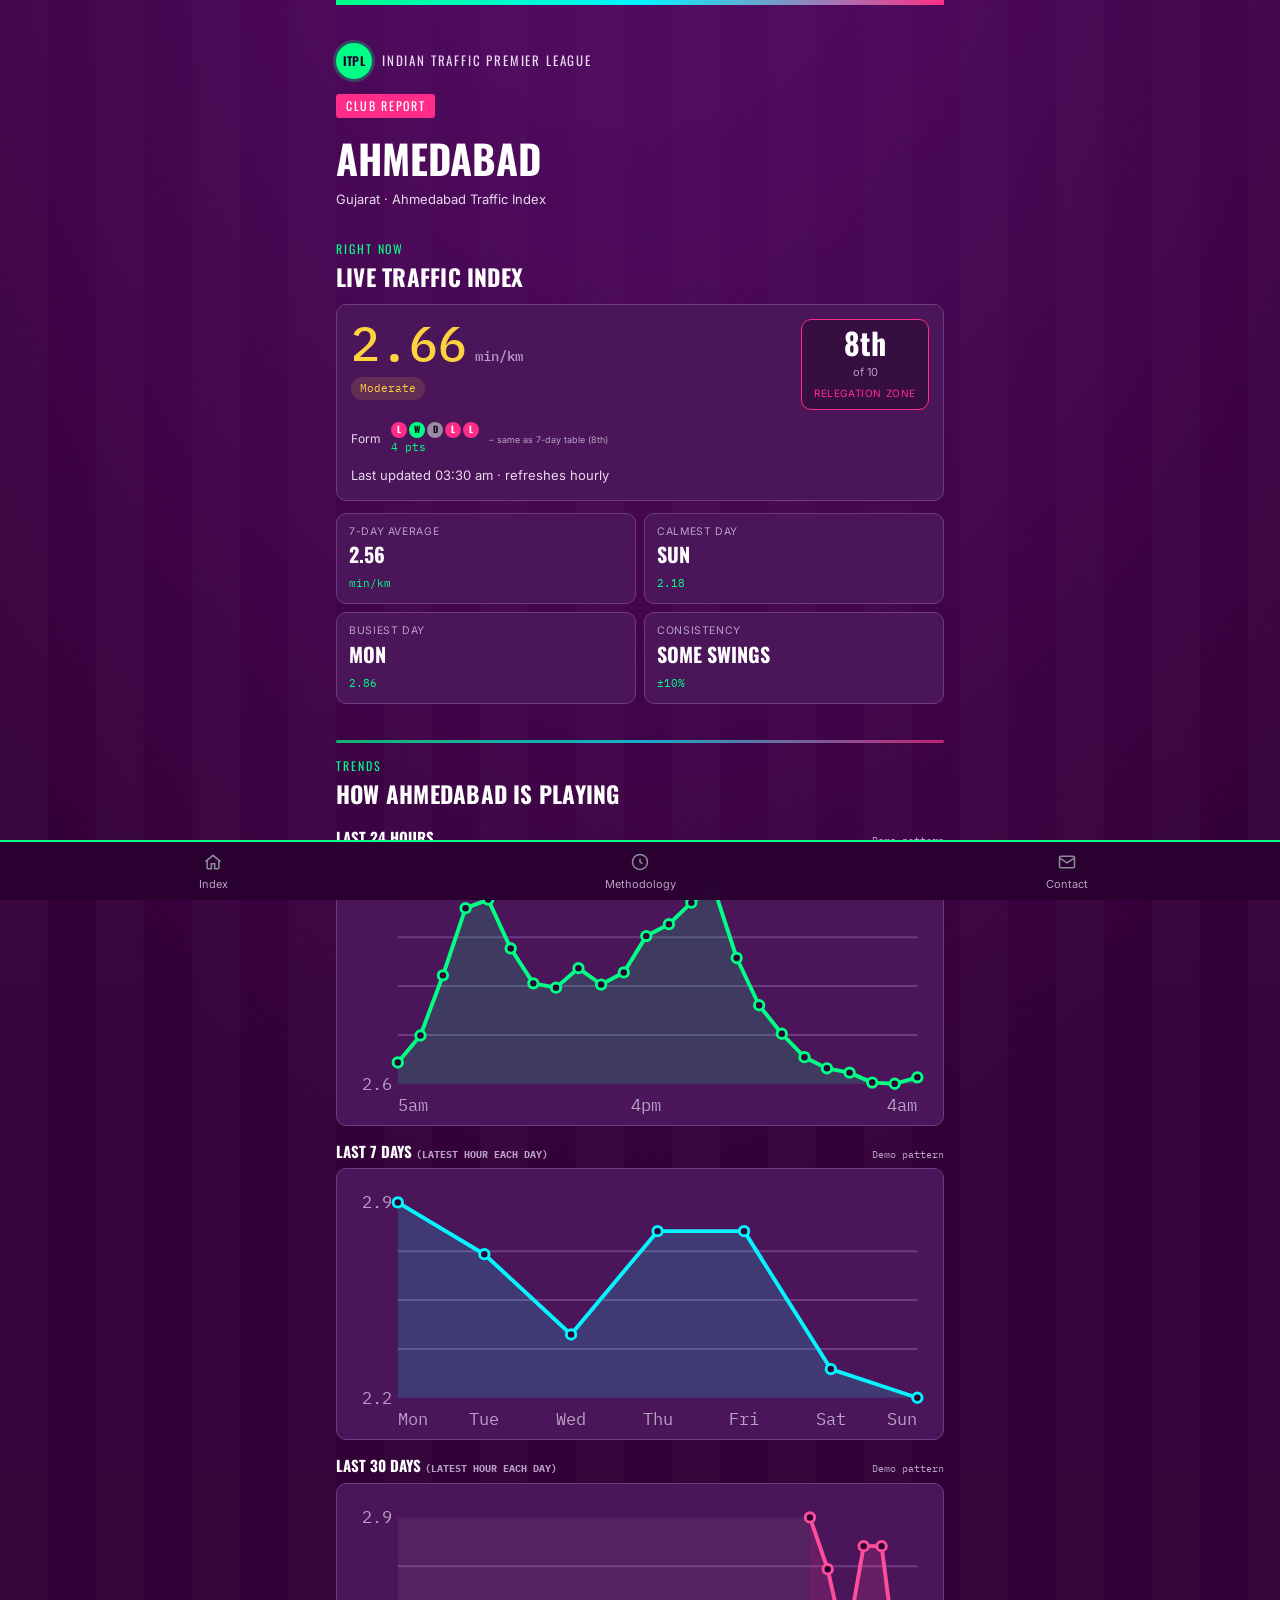
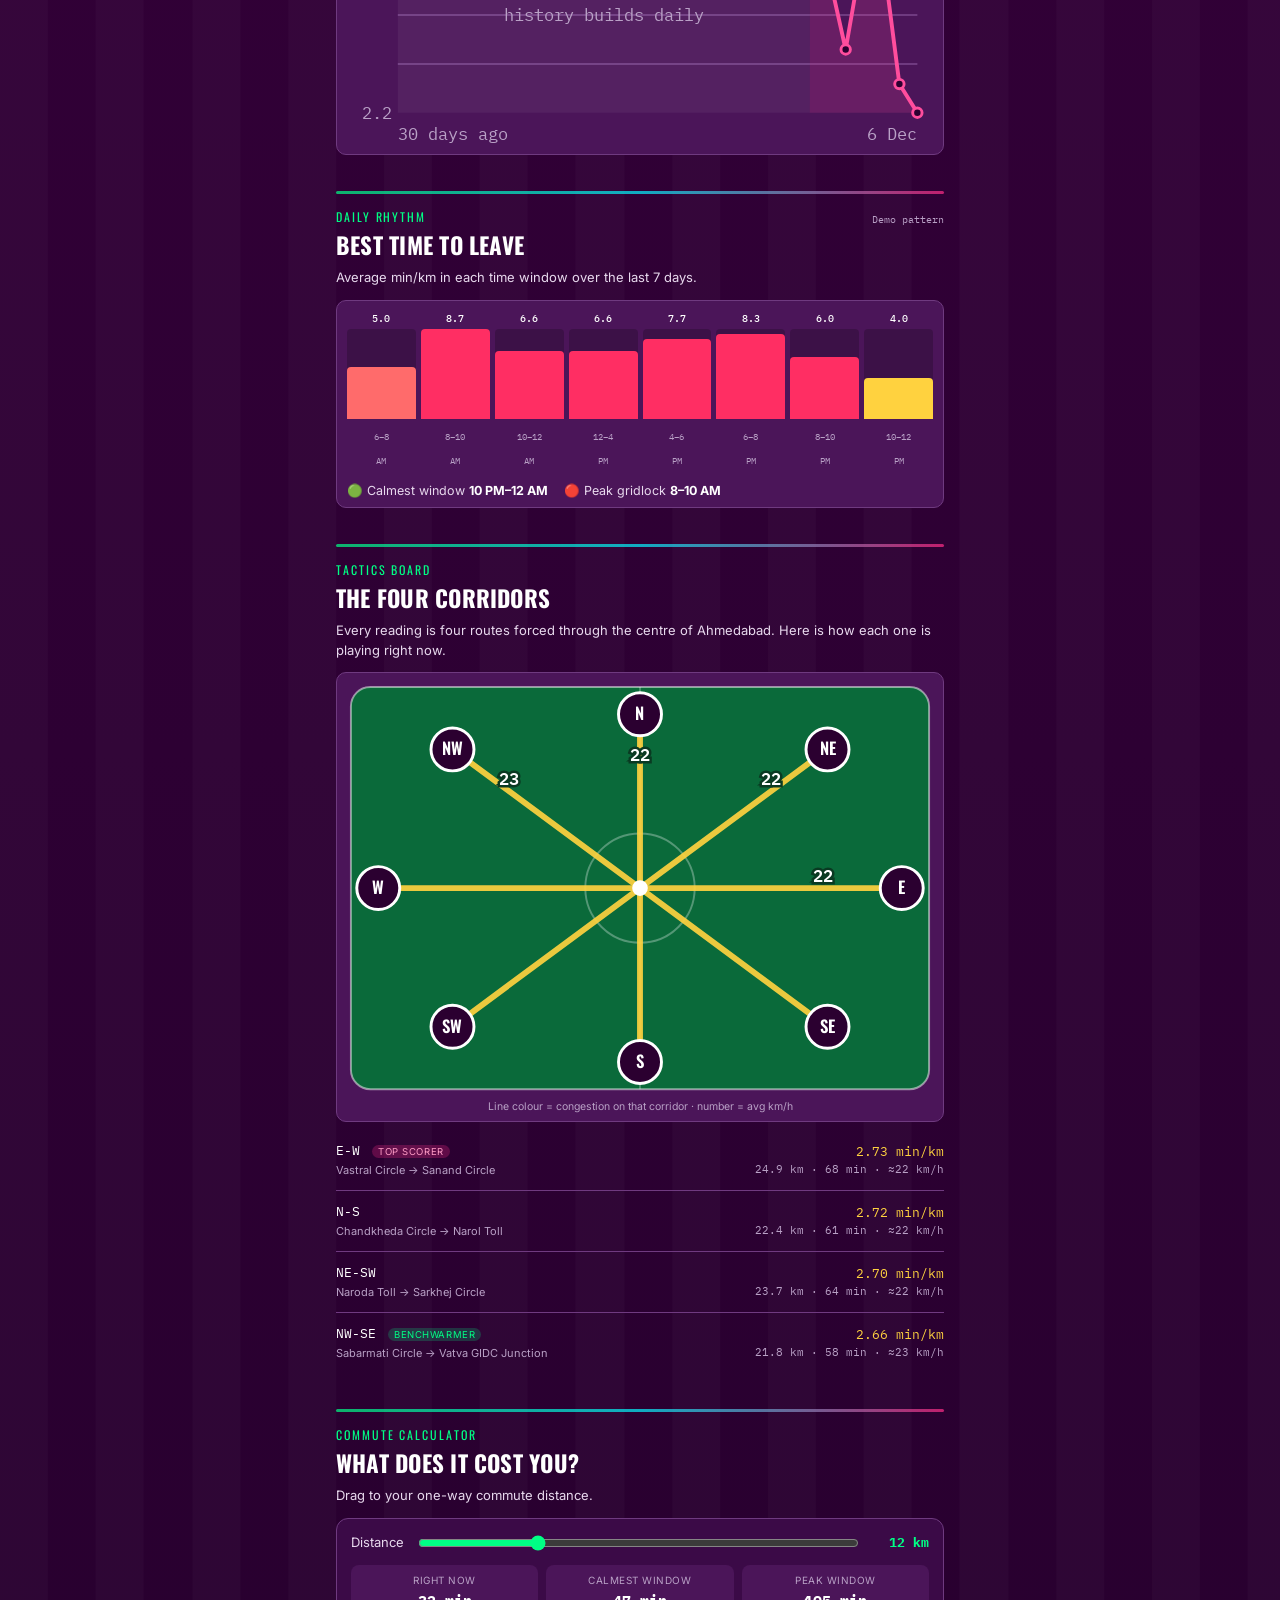
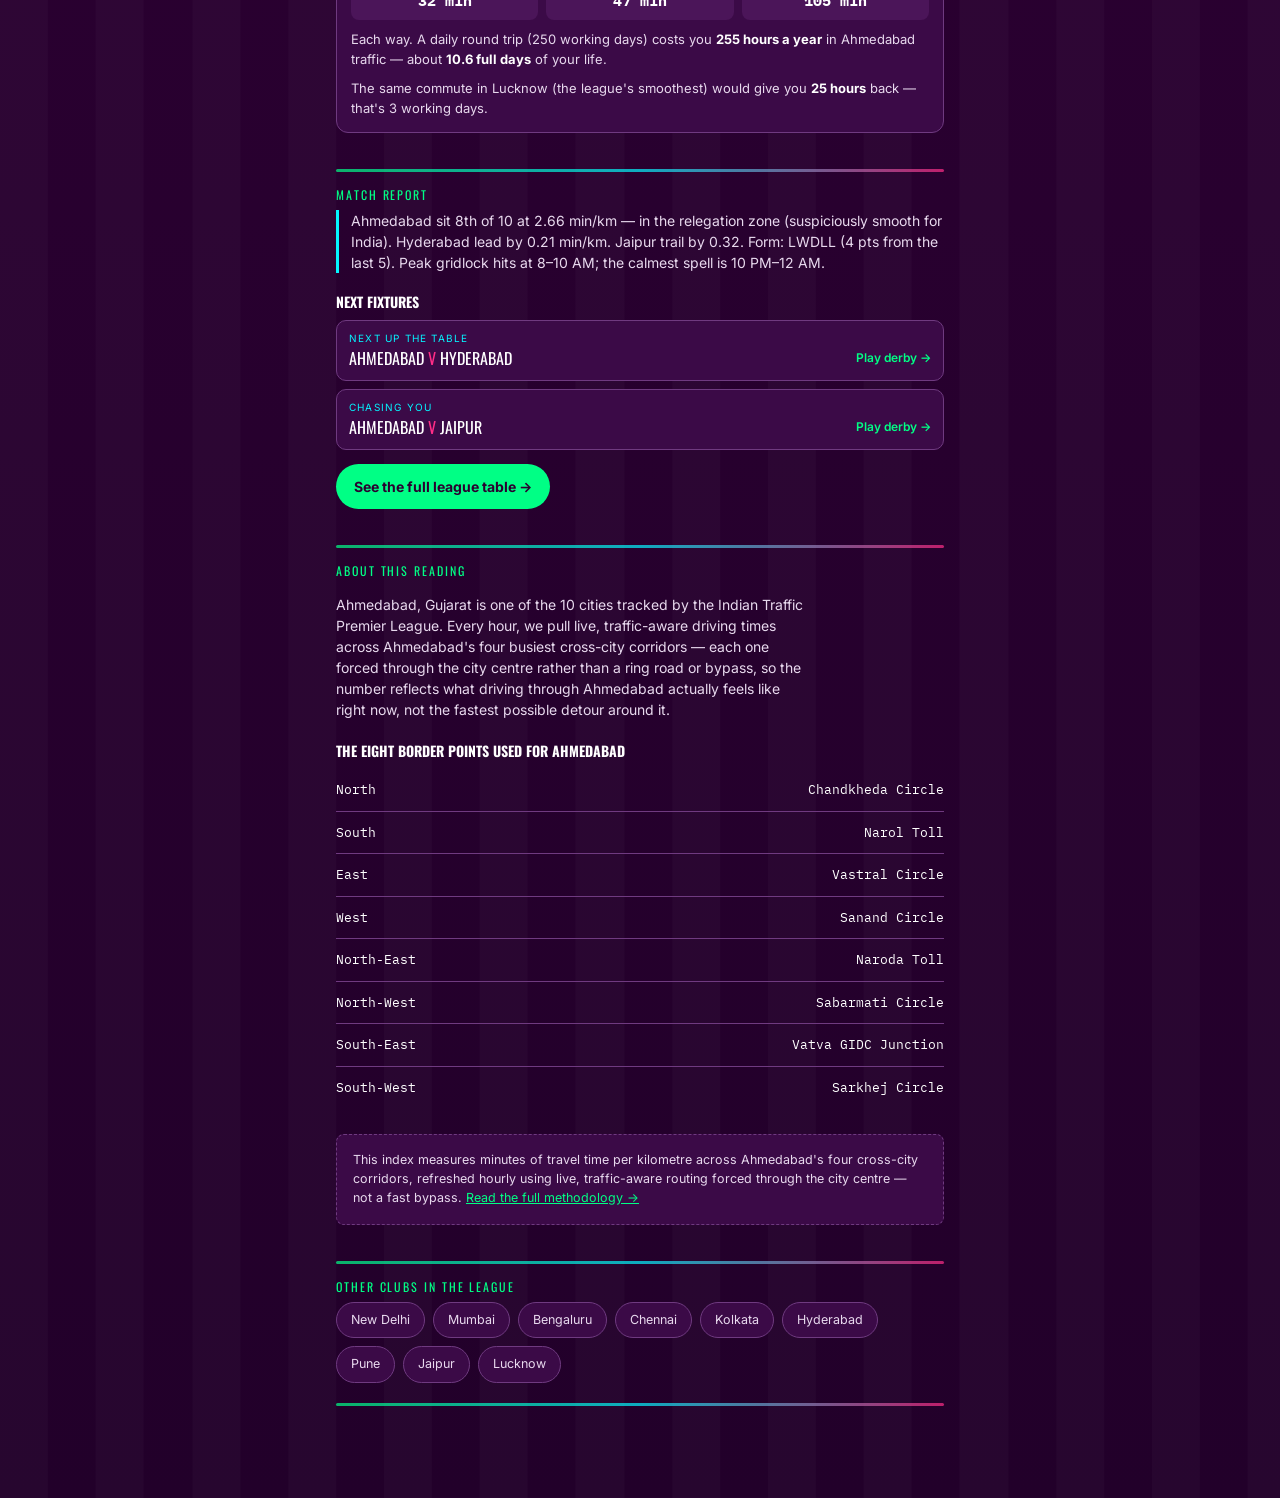
==== commit fab00314: "Monthly trends added" ====
--- a/city/ahmedabad/index.html
+++ b/city/ahmedabad/index.html
@@ -56,6 +56,8 @@
     <div class="chart-wrap" id="chart24"><div class="chart-loading">Loading trend…</div></div>
     <div class="trend-title-row"><h3>Last 7 days <span class="trend-note">(latest hour each day)</span></h3><span class="trend-note" id="t7Note"></span></div>
     <div class="chart-wrap" id="chart7"><div class="chart-loading">Loading trend…</div></div>
+    <div class="trend-title-row"><h3>Last 30 days <span class="trend-note">(latest hour each day)</span></h3><span class="trend-note" id="t30Note"></span></div>
+    <div class="chart-wrap" id="chart30"><div class="chart-loading">Loading trend…</div></div>
   </section>
 
   <section class="ranking-section">
--- a/css/style.css
+++ b/css/style.css
@@ -161,3 +161,25 @@
 @media (min-width:480px) { h1.headline { font-size:44px; } .lt-head, .lt-row { grid-template-columns:22px 16px 32px minmax(0,1fr) 52px 96px; gap:8px; } .fb { width:16px; height:16px; } }
 @media (max-width:360px) { .lt-head, .lt-row { grid-template-columns:18px 12px 28px minmax(0,1fr) 40px 78px; gap:4px; } .fb { width:13px; height:13px; font-size:8px; } .form { gap:2px; } h1.headline { font-size:31px; } .cl-big { font-size:40px; } }
 .brand-row a { display:flex; align-items:center; gap:10px; text-decoration:none; color:inherit; flex:1; min-width:0; }
+
+/* ---- v3.1: gridlock-wins league, clickable cues, day-part heatmap headers, 3 tabs ---- */
+.z-up { border-left-color:var(--cyan); } .zk-up { background:var(--cyan); }
+.posbox.z-up { border-color:var(--cyan); } .posbox.z-up em { color:var(--cyan); }
+.tab { line-height:1.1; padding:6px 2px; } .tab small { display:block; font-family:var(--font-body); font-size:9.5px; letter-spacing:0; text-transform:none; font-weight:500; opacity:.75; margin-top:1px; }
+.tap-hint { display:flex; align-items:center; gap:10px; margin:0 0 10px; padding:9px 12px; border:1px dashed var(--green); border-radius:10px; background:rgba(0,255,133,.07); font-size:12px; color:var(--ink-dim); } .tap-hint b { color:var(--green); }
+.tap-hint .finger { font-size:20px; display:inline-block; animation:tap 1.8s ease-in-out infinite; }
+@keyframes tap { 0%,100% { transform:translateY(0); } 50% { transform:translateY(-4px); } }
+@keyframes nudge { 0%,100% { transform:translateX(0); } 50% { transform:translateX(4px); } }
+.lt-name b::after, .hm-name b::after { content:" ›"; color:var(--green); font-weight:700; display:inline-block; }
+.lt-row:first-child .lt-name b::after { animation:nudge 1.6s ease-in-out infinite; }
+.lt-row:hover .lt-name b, .hm-row:hover .hm-name b { text-decoration:underline; text-decoration-color:var(--green); text-underline-offset:3px; }
+.lt-row:active, .hm-row:active { background:rgba(0,255,133,.12); }
+.hm-row { border-radius:6px; } .hm-row:hover { background:rgba(255,255,255,.05); }
+.side .go { font-style:normal; font-size:10.5px; color:var(--green); border:1px solid var(--green); border-radius:999px; padding:1px 8px; }
+.hm-legend { padding:2px 0 6px; } .hm-legend + .hm-row { border-top:1px solid var(--line); } .hm-row + .hm-legend { border-top:1px solid var(--line); margin-top:4px; padding-top:8px; }
+.hm-parts { display:grid; grid-template-columns:repeat(4,minmax(0,1fr)); gap:3px; margin-bottom:4px; }
+.hm-parts span { text-align:center; font-family:var(--font-display); font-size:11px; letter-spacing:.06em; text-transform:uppercase; color:#fff; background:rgba(255,255,255,.1); border-radius:6px; padding:4px 0 3px; line-height:1.15; }
+.hm-parts em { font-style:normal; margin-right:3px; } .hm-parts small { display:block; font-family:var(--font-mono); font-size:8.5px; letter-spacing:0; text-transform:none; color:var(--muted); }
+.hm-ranges i { font-style:normal; text-align:center; font-family:var(--font-mono); font-size:9.5px; line-height:1.15; color:var(--ink-dim); } .hm-ranges small { display:block; font-size:8.5px; color:var(--muted); }
+.rb small { line-height:1.15; font-size:9px; }
+@media (max-width:360px) { .tab { font-size:12px; } .tap-hint { font-size:11.5px; } }
